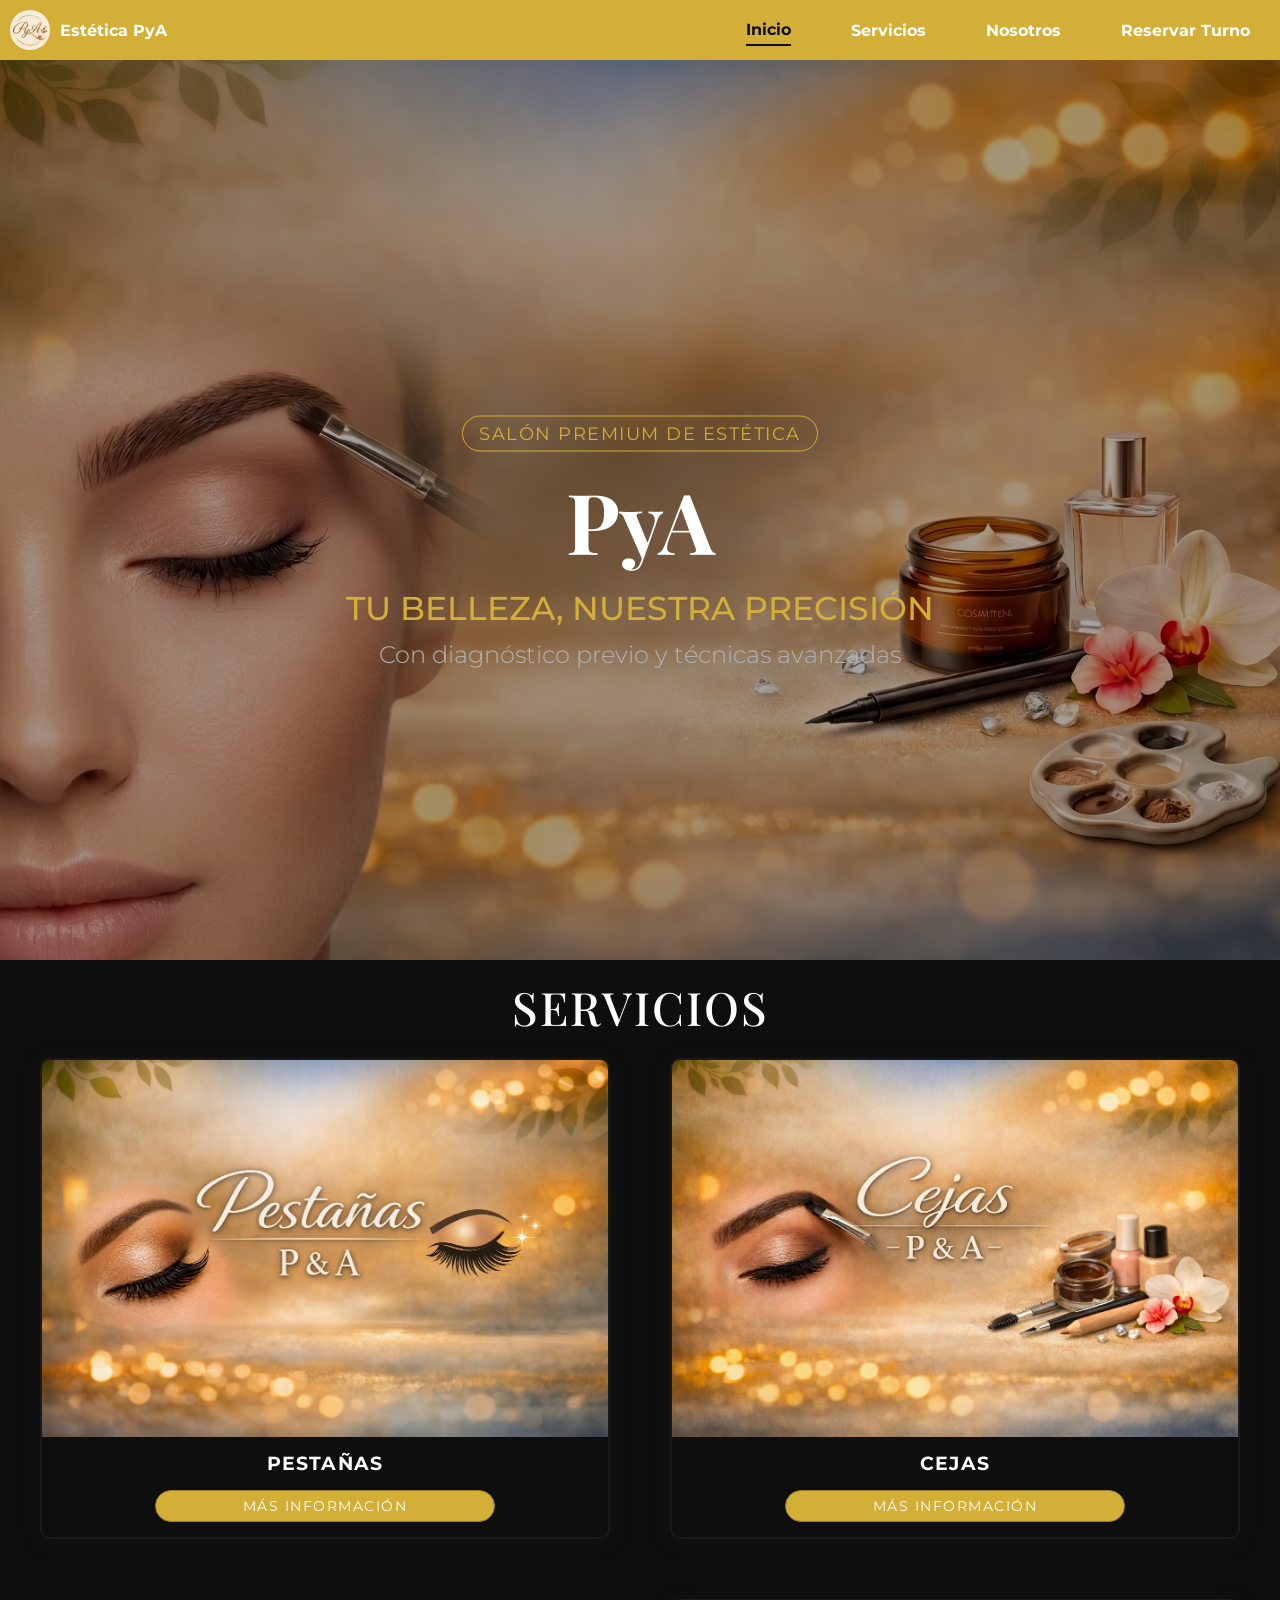
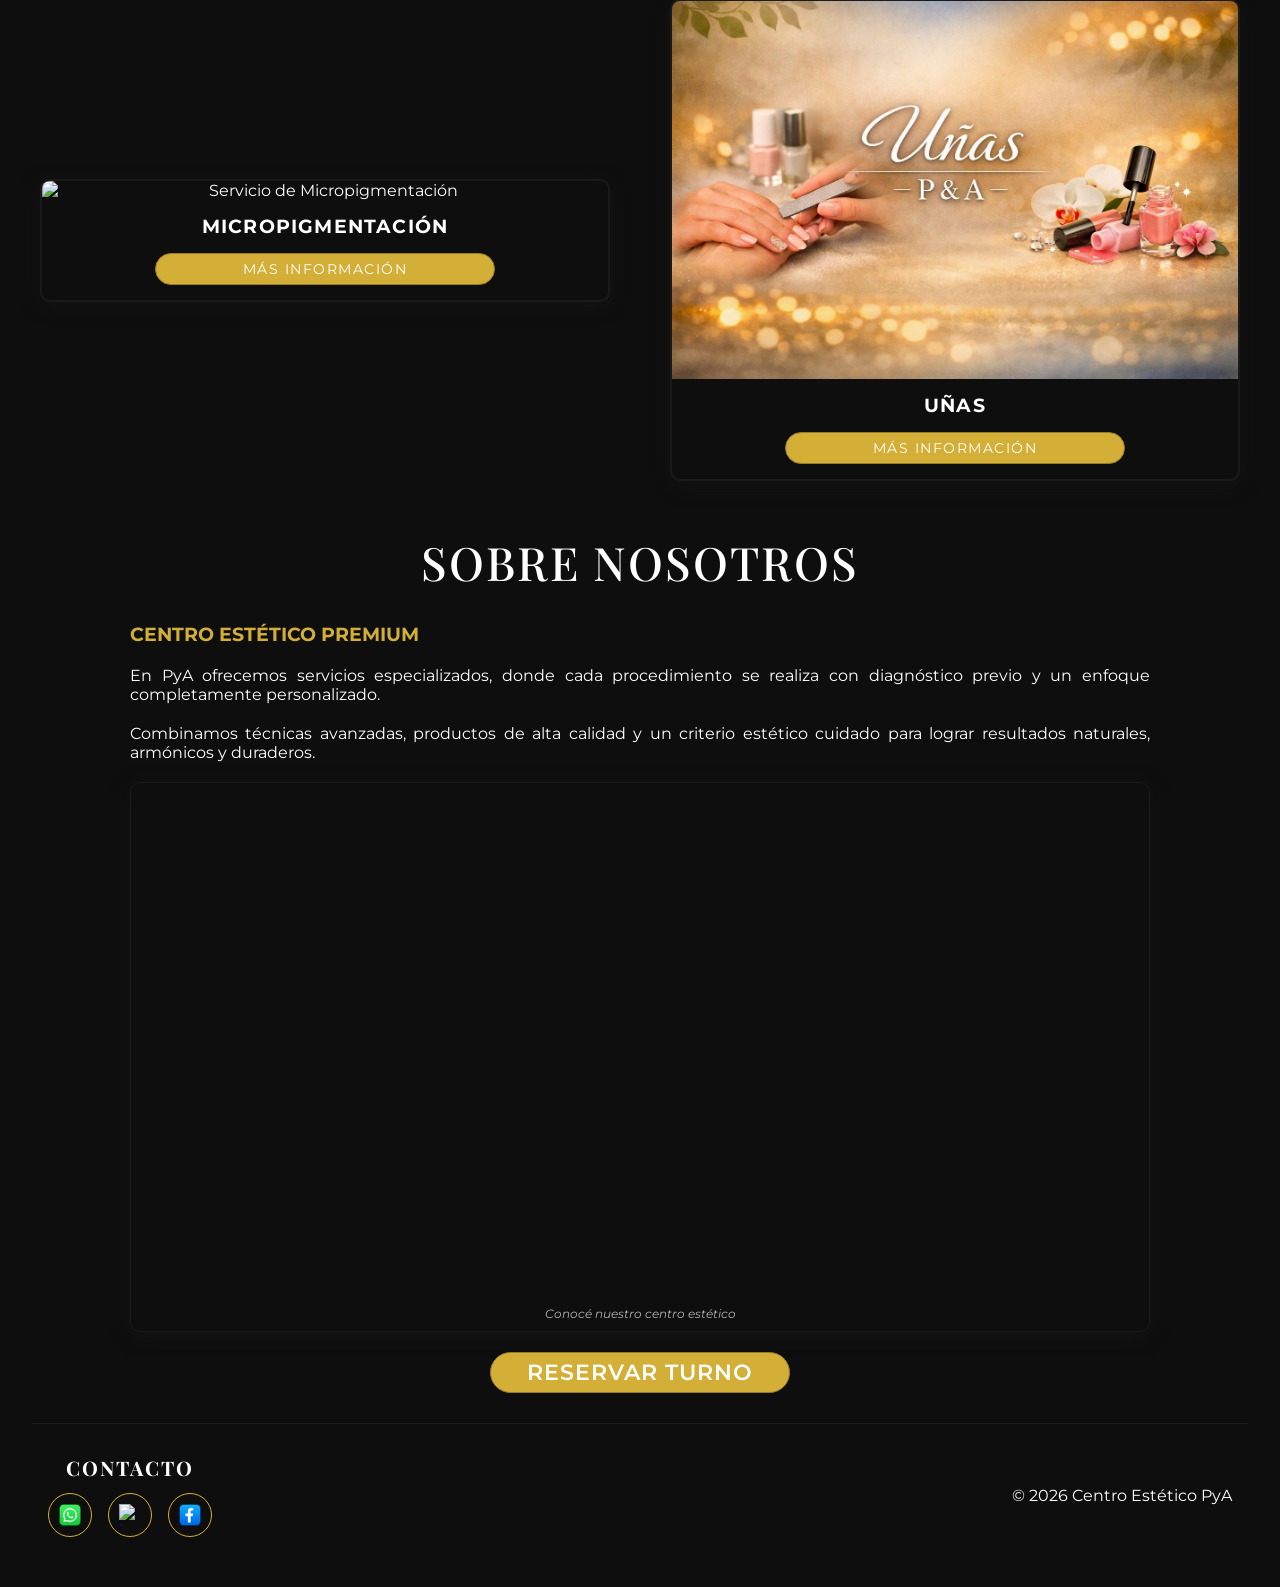
==== index.html @ 1c0a55c7 "refactor: normalizar nombres de imágenes y recursos" ====
<!DOCTYPE html>
<html lang="es">
<head>
    <meta charset="UTF-8">
    <meta name="viewport" content="width=device-width, initial-scale=1.0">
    <title>Estética PyA</title>

    <!-- Fuentes -->
    <link rel="preconnect" href="https://fonts.googleapis.com">
    <link rel="preconnect" href="https://fonts.gstatic.com" crossorigin>
    <link href="https://fonts.googleapis.com/css2?family=Montserrat:ital,wght@0,100..900;1,100..900&family=Playfair+Display:ital,wght@0,400..900;1,400..900&display=swap" rel="stylesheet">

    <!-- Link a CSS -->
    <link rel="stylesheet" href="css/styles.css">

</head>
<body>
    <header>
        <nav class="contenedor-header">
            <a href="index.html" class="logo-header">
                <img src="assets/img/logo_pya.png" alt="Logo de PyA" class="logo">
                <p>Estética PyA</p>
            </a>
            <ul class="vinculos-header">
                <li><a href="./index.html" class="activo">Inicio</a></li>
                <li><a href="./index.html#servicios">Servicios</a></li>
                <li><a href="./index.html#nosotros">Nosotros</a></li>
                <li><a href="./reserva.html">Reservar Turno</a></li>
            </ul>
        </nav>
    </header>

    <main>
        <section id="inicio" class="contenedor-inicio">
            <div class="texto-inicio">
                <span class="item-premium">Salón premium de estética</span>
                <h2>PyA</h2>
                <h3>Tu belleza, nuestra precisión</h3>
                <h4>Con diagnóstico previo y técnicas avanzadas</h4>
            </div>
            
            <div class="banner-inicio">
                <img src="./assets/img/inicio_sin_texto.png" alt="Banner de inicio de PyA">
            </div>

        </section>


        <section id="servicios" class="servicios-inicio">

            <h2>Servicios</h2>
            
            <div class="contenedor-cards">
                <article class="card-servicio">
                    <img src="assets/img/pestanas.png" alt="Servicio de pestañas">
                    <h3>Pestañas</h3>
                    <!-- <p>Descripcion corta de servicio</p> -->
                    <a href="pestanas.html" class="btn-servicio">Más información</a>
                </article>
                <article class="card-servicio">
                    <img src="assets/img/Cejas.png" alt="Servicio de Cejas">
                    <h3>Cejas</h3>
                    <!-- <p>Descripcion corta de servicio</p> -->
                    <a href="cejas.html" class="btn-servicio">Más información</a>
                </article>
                <article class="card-servicio">
                    <img src="assets/img/micropigmentacion.png" alt="Servicio de Micropigmentación">
                    <h3>Micropigmentación</h3>
                    <!-- <p>Descripcion corta de servicio</p> -->
                    <a href="micropigmentacion.html" class="btn-servicio">Más información</a>
                </article>
                <article class="card-servicio">
                    <img src="assets/img/unas.png" alt="Servicio de Uñas">
                    <h3>Uñas</h3>
                    <!-- <p>Descripcion corta de servicio</p> -->
                    <a href="unas.html" class="btn-servicio">Más información</a>
                </article>
            </div>
        </section>

        <section id="nosotros" class="nosotros-inicio">
            <h2>Sobre Nosotros</h2>
            <article class="contenedor-nosotros">
                
                <div class="nosotros-texto">
                    <h3>Centro estético premium</h3>
                    <p>En PyA ofrecemos servicios especializados, donde cada procedimiento se realiza con diagnóstico previo y un enfoque completamente personalizado.</p>
                    <p>Combinamos técnicas avanzadas, productos de alta calidad y un criterio estético cuidado para lograr resultados naturales, armónicos y duraderos.</p>
                </div>

                <figure>
                    <video autoplay loop muted playsinline>
                        <source src="./assets/videos/centro_estetico.mp4" type="video/mp4">
                        Tu navegador no soporta la reproducción de video.
                    </video>
                    <figcaption>Conocé nuestro centro estético</figcaption>
                </figure>

                <a href="reserva.html" class="btn-reserva">Reservar Turno</a>
            </article>
        </section>

    </main>

    <footer>
        <section id="contacto" class="footer-contacto">
            <h2>Contacto</h2>
            <ul class="redes">
                <li><a href="https://wa.me/5493515567914" target="_blank" aria-label="WhatsApp"><img src="assets/img/whatsapp.png" alt="WhatsApp"></a></li>

                <li><a href="https://www.instagram.com/" target="_blank" aria-label="Instagram"><img src="assets/img/instagram.png" alt="Instagram"></a></li>

                <li><a href="https://www.facebook.com/?locale=es_LA" target="_blank" aria-label="Facebook"><img src="assets/img/facebook.png" alt="Facebook"></a></li>
            </ul>
        </section>
        <p>© 2026 Centro Estético PyA</p>
    </footer>
</body>
</html>
---- css/styles.css ----
:root{
    /* Colores */
    --bg-oscuro: #0e0e0e;
    --bg-tarjeta: #1a1a1a;
    --dorado: #d4af37;
    --dorado-hover: #e6ca65;
    --texto-blanco: #ffffff;
    --texto-gris: #b3b3b3;

    /* Tipografías */
    --fuente-titulo: 'Playfair Display', serif;
    --fuente-cuerpo: 'Montserrat', sans-serif;
}

/* Reset */
*{
    box-sizing: border-box;
    margin: 0;
    padding: 0;
}

body{
    font-family: var(--fuente-cuerpo);
    background-color: var(--bg-oscuro);
    color: var(--texto-blanco);
}

.contenedor-header{
    display: flex;
    flex-direction: column;
    align-items: flex-start;
    background-color: var(--dorado);
    font-weight: 700;
}

.logo-header{
    display: flex;
    margin: 0 auto;
    width: 90%;
    align-items: center;
    justify-content: flex-start;
    gap: 10px;
    text-decoration: none;
    color: var(--texto-blanco);
    border-bottom: 1px solid var(--texto-blanco);
}

.logo{
    width: 40px;
    height: 40px;
    object-fit: cover;
    border-radius: 50%;
    display: block;
    margin: 10px 0px 10px 10px;
}

.vinculos-header{
    width: 100%;
    list-style: none;
    display: flex;
    flex-direction: column;
}

.vinculos-header li{
    text-align: center;
}
.vinculos-header a:hover{
    color: var(--bg-oscuro);
}

.vinculos-header a{
    text-decoration: none;
    color: var(--texto-blanco);
    display: block;
    transition: color 0.3s ease;
    padding: 5px 0;
}

.vinculos-header a.activo {
    color: var(--bg-oscuro);
}

.contenedor-inicio {
    display: flex;
    flex-direction: column;
    align-items: center;
}

.texto-inicio {
    display: flex;
    flex-direction: column;
    text-align: center;
    align-items: center;
    gap: 12px;
    width: 85%;
    margin: 24px 0px;
}

.item-premium {
    border: 1px solid var(--dorado);
    color: var(--dorado);
    font-size: 10px;
    padding: 6px 16px;
    border-radius: 50px;
    letter-spacing: 1.5px;
    text-transform: uppercase;
}

.texto-inicio h2 {
    font-family: var(--fuente-titulo);
    font-size: 36px;
}

.texto-inicio h3 {
    width: 80%;
    color: var(--dorado);
    font-size: 18px;
    font-weight: 500;
    text-transform: uppercase;
}

.texto-inicio h4 {
    color: var(--texto-gris);
    font-size: 14px;
    font-weight: 300;
}

.banner-inicio{
    text-align: center;
}

.banner-inicio img {
    width: 90%;
    border-radius: 10px;
    margin-bottom: 12px;
}

.servicios-inicio h2{
    font-family: var(--fuente-titulo);
    color: var(--texto-blanco);
    font-weight: 500;
    font-size: 28px;
    text-transform: uppercase;
    letter-spacing: 2px;
    text-align: center;
    margin-bottom: 20px;
}

.contenedor-cards{
    display: flex;
    flex-direction: column;
    width: 100%;
    align-items: center;
    text-align: center;
    gap: 25px;
}

.card-servicio{
    border: 2px solid var(--bg-tarjeta);
    border-radius: 10px;
    width: 80%;
    display: flex;
    flex-direction: column;
    gap: 15px;
    overflow: hidden;
    align-items: center;
    box-shadow: 0 4px 20px rgba(31, 31, 31, 0.4);
}

.card-servicio img{
    width: 100%;
    display: block;
}

.btn-servicio {
    width: 60%;
    background-color: var(--dorado);
    border: 1px solid #967c26;
    color: var(--texto-blanco);
    font-size: 14px;
    padding: 6px 16px;
    border-radius: 50px;
    letter-spacing: 1.5px;
    text-transform: uppercase;
    margin-bottom: 15px;
    text-decoration: none;
    display: block;
    transition: background-color 0.3s ease;
}

.btn-servicio:hover {
    background-color: var(--dorado-hover);
    cursor: pointer;
    
}

.card-servicio h3{
    letter-spacing: 1.2px;
    text-transform: uppercase;
}

.nosotros-inicio{
    margin-top: 50px;
}

.nosotros-inicio h2{
    font-family: var(--fuente-titulo);
    color: var(--texto-blanco);
    font-weight: 500;
    font-size: 28px;
    text-transform: uppercase;
    letter-spacing: 2px;
    text-align: center;
    margin-bottom: 20px;
}

.contenedor-nosotros{
    margin-top: 30px;
    display: flex;
    flex-direction: column;
    gap: 20px;
}

.nosotros-texto{
    display: flex;
    flex-direction: column;
    gap: 20px;
    width: 85%;
    margin: 0 auto;
    text-align: justify;
}

.nosotros-texto h3{
    text-transform: uppercase;
    color: var(--dorado);
}

.contenedor-nosotros figure {
    width: 85%;
    margin: 0 auto;
    border-radius: 10px;
    overflow: hidden;
    border: 1px solid var(--bg-tarjeta);
    box-shadow: 0 4px 20px rgba(31, 31, 31, 0.4);
}

.contenedor-nosotros figure video {
    width: 100%;
}

.contenedor-nosotros figcaption {
    width: 100%;
    padding: 10px 0px;
    font-size: 12px;
    color: var(--texto-gris);
    text-align: center;
    font-style: italic;
}

.btn-reserva {
    width: 60%;
    background-color: var(--dorado);
    border: 1px solid #967c26;
    color: var(--texto-blanco);
    font-size: 14px;
    font-weight: 600;
    padding: 6px 16px;
    border-radius: 50px;
    letter-spacing: 1px;
    text-transform: uppercase;
    margin-bottom: 15px;
    text-decoration: none;
    margin: 0 auto;
    text-align: center;
    display: block;
    transition: background-color 0.3s ease;
}

.btn-reserva:hover {
    background-color: var(--dorado-hover);
    cursor: pointer;
}

footer {
    display: flex;
    justify-content: space-between;
    align-items: center;
    gap: 20px;
    width: 95%;
    border-top: 1px solid var(--bg-tarjeta);
    padding: 30px 16px;
    margin: 20px auto;
}

.footer-contacto {
    display: flex;
    flex-direction: column;
    align-items: center;
    gap: 12px;
}

.footer-contacto h2 {
    font-family: var(--fuente-titulo);
    color: var(--texto-blanco);
    font-size: 20px;
    text-transform: uppercase;
    letter-spacing: 2px;
}

.redes {
    list-style: none;
    display: flex;
    gap: 16px;
}

.redes a {
    display: flex;
    justify-content: center;
    align-items: center;
    width: 44px;
    height: 44px;
    border: 1px solid var(--dorado);
    border-radius: 50%;
}

.redes img {
    width: 22px;
    height: 22px;
    object-fit: cover;
}

html{
    scroll-behavior: smooth;
}

@media (min-width: 768px) {
    .contenedor-header {
        flex-direction: row;
        justify-content: space-between;
        align-items: stretch;
    }

    .logo-header {
        width: auto;
        border-bottom: none;
        margin: 0;
    }

    .vinculos-header {
        width: auto;
        flex-direction: row;
    }

    .vinculos-header li {
        display: flex;
        align-items: center;
        padding: 0px 30px;
    }

    .contenedor-inicio {
        position: relative;
    }

    .banner-inicio {
        width: 100%;
    }

    .banner-inicio img {
        width: 100%;
        height: 100vh;
        object-fit: cover;
        border-radius: 0;
        filter: brightness(0.65);
    }

    .texto-inicio {
        position: absolute;
        top: 50%;
        left: 50%;
        transform: translate(-50%, -50%);
        z-index: 2;
    }

    .item-premium{
        font-size: 18px;
    }

    .texto-inicio h2 {
        font-size: 84px;
    }

    .texto-inicio h3 {
        font-size: 33px;
    }

    .texto-inicio h4 {
        font-size: 24px;
    }

    .servicios-inicio h2{
        font-size: 46px;
    }

    .contenedor-cards {
        display: grid;
        grid-template-columns: repeat(2, 1fr);
        max-width: 1200px;
        margin: 0 auto;
        gap: 60px;
    }

    .card-servicio {
        width: 100%;
    }

    .nosotros-inicio h2{
        font-size: 46px;
    }

    .contenedor-nosotros {
        max-width: 1200px;
        margin: 30px auto;
    }

    .btn-reserva {
        max-width: 300px;
        font-size: 22px;
    }

    .vinculos-header a.activo{
        color: var(--bg-oscuro);
        border-bottom: 2px solid var(--bg-oscuro);
    }
}
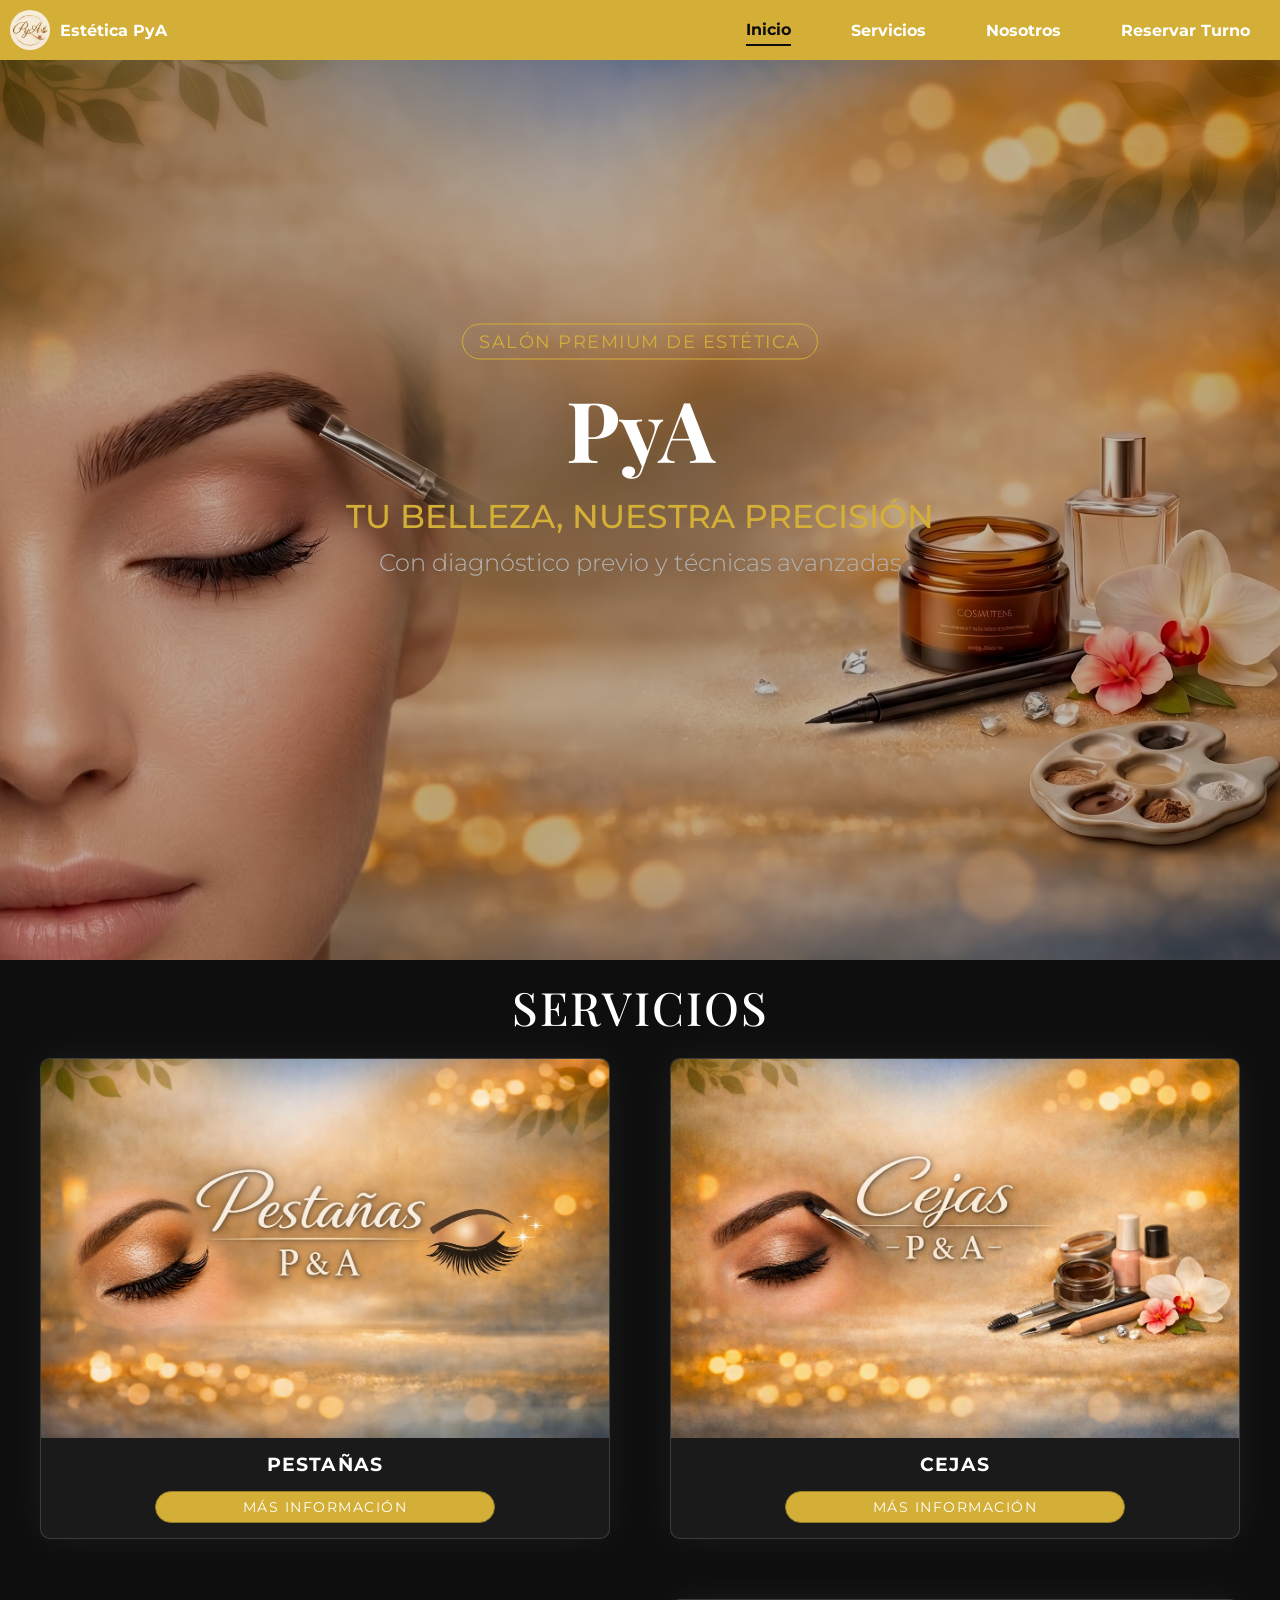
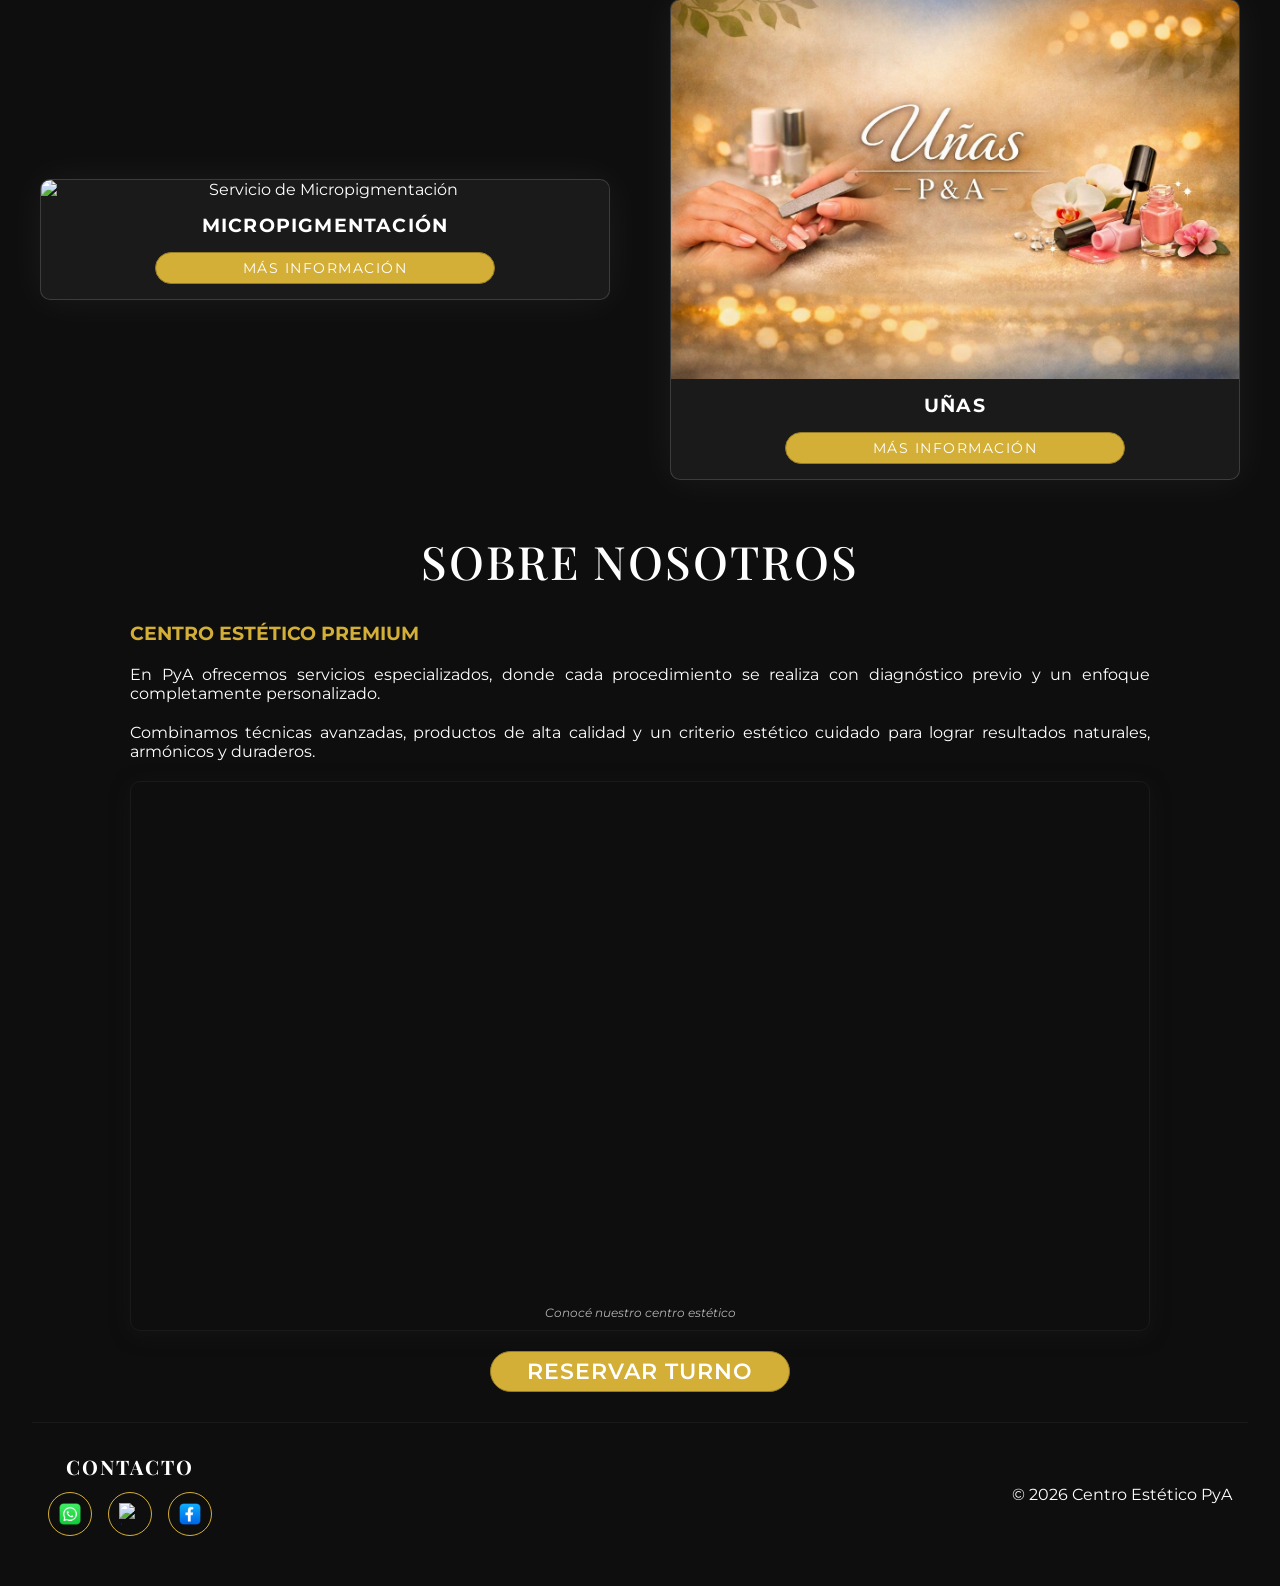
==== commit 6a8b0118: "style: agrega efectos hover en cards y form" ====
--- a/index.html
+++ b/index.html
@@ -54,25 +54,21 @@
                 <article class="card-servicio">
                     <img src="assets/img/pestanas.png" alt="Servicio de pestañas">
                     <h3>Pestañas</h3>
-                    <!-- <p>Descripcion corta de servicio</p> -->
                     <a href="pestanas.html" class="btn-servicio">Más información</a>
                 </article>
                 <article class="card-servicio">
                     <img src="assets/img/Cejas.png" alt="Servicio de Cejas">
                     <h3>Cejas</h3>
-                    <!-- <p>Descripcion corta de servicio</p> -->
                     <a href="cejas.html" class="btn-servicio">Más información</a>
                 </article>
                 <article class="card-servicio">
                     <img src="assets/img/micropigmentacion.png" alt="Servicio de Micropigmentación">
                     <h3>Micropigmentación</h3>
-                    <!-- <p>Descripcion corta de servicio</p> -->
                     <a href="micropigmentacion.html" class="btn-servicio">Más información</a>
                 </article>
                 <article class="card-servicio">
                     <img src="assets/img/unas.png" alt="Servicio de Uñas">
                     <h3>Uñas</h3>
-                    <!-- <p>Descripcion corta de servicio</p> -->
                     <a href="unas.html" class="btn-servicio">Más información</a>
                 </article>
             </div>
--- a/css/styles.css
+++ b/css/styles.css
@@ -156,7 +156,6 @@
 }
 
 .card-servicio{
-    border: 2px solid var(--bg-tarjeta);
     border-radius: 10px;
     width: 80%;
     display: flex;
@@ -164,7 +163,9 @@
     gap: 15px;
     overflow: hidden;
     align-items: center;
-    box-shadow: 0 4px 20px rgba(31, 31, 31, 0.4);
+    border: 1px solid rgba(255, 255, 255, 0.15); 
+    box-shadow: 0 0 40px rgba(255, 255, 255, 0.06);
+    background-color: var(--bg-tarjeta);
 }
 
 .card-servicio img{
@@ -370,15 +371,16 @@
         height: 100vh;
         object-fit: cover;
         border-radius: 0;
-        filter: brightness(0.65);
+        filter: brightness(0.75);
     }
 
     .texto-inicio {
         position: absolute;
-        top: 50%;
+        top: 40%;
         left: 50%;
         transform: translate(-50%, -50%);
         z-index: 2;
+        animation: fadein 0.8s ease-out forwards;
     }
 
     .item-premium{
@@ -411,6 +413,13 @@
 
     .card-servicio {
         width: 100%;
+        transition: all 0.3s ease;
+    }
+
+    .card-servicio:hover{
+        border-color: rgba(218, 165, 32, 0.4); 
+        box-shadow: 0 0 40px rgba(218, 165, 32, 0.15); 
+        transform: translateY(-2px); 
     }
 
     .nosotros-inicio h2{
@@ -433,4 +442,13 @@
     }
 }
 
-
+@keyframes fadein {
+    from {
+        opacity: 0;
+        transform: translate(-50%, calc(-50% + 30px));
+    }
+    to {
+        opacity: 1;
+        transform: translate(-50%, -50%);
+    }
+}
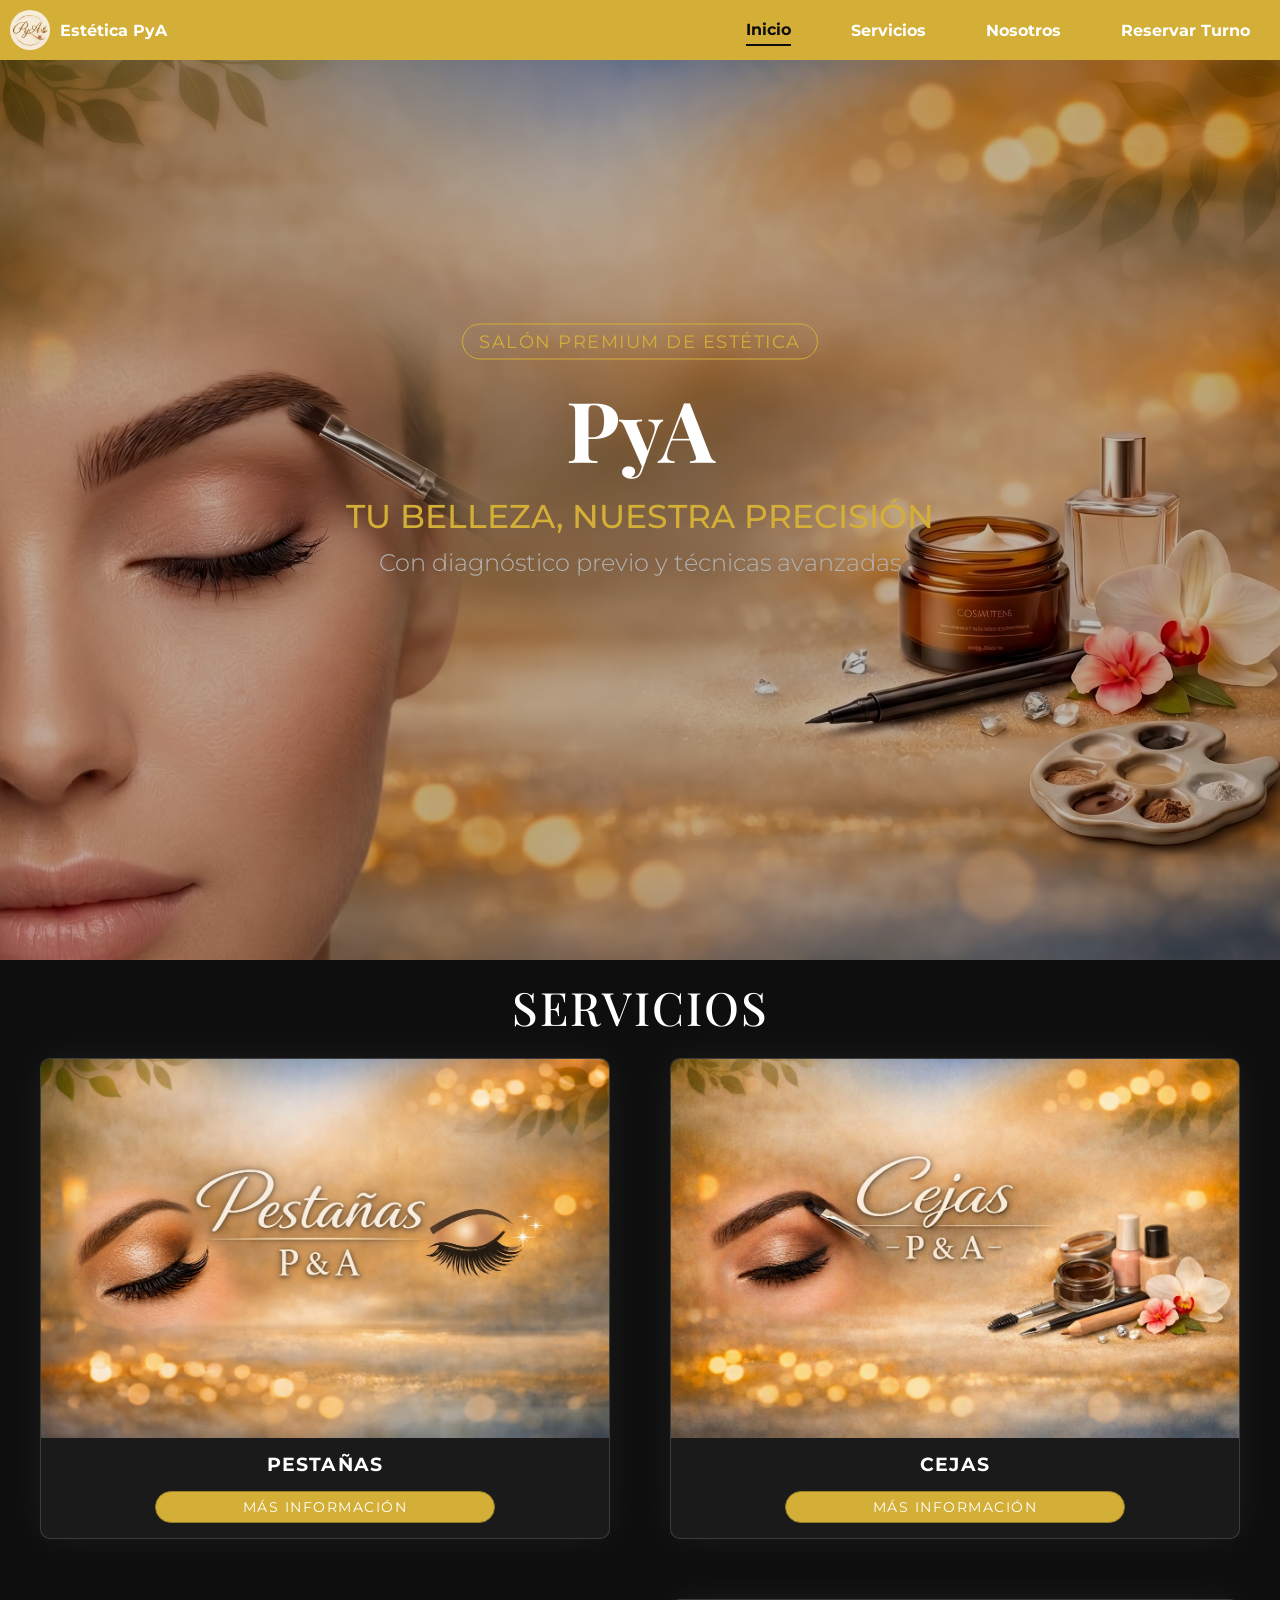
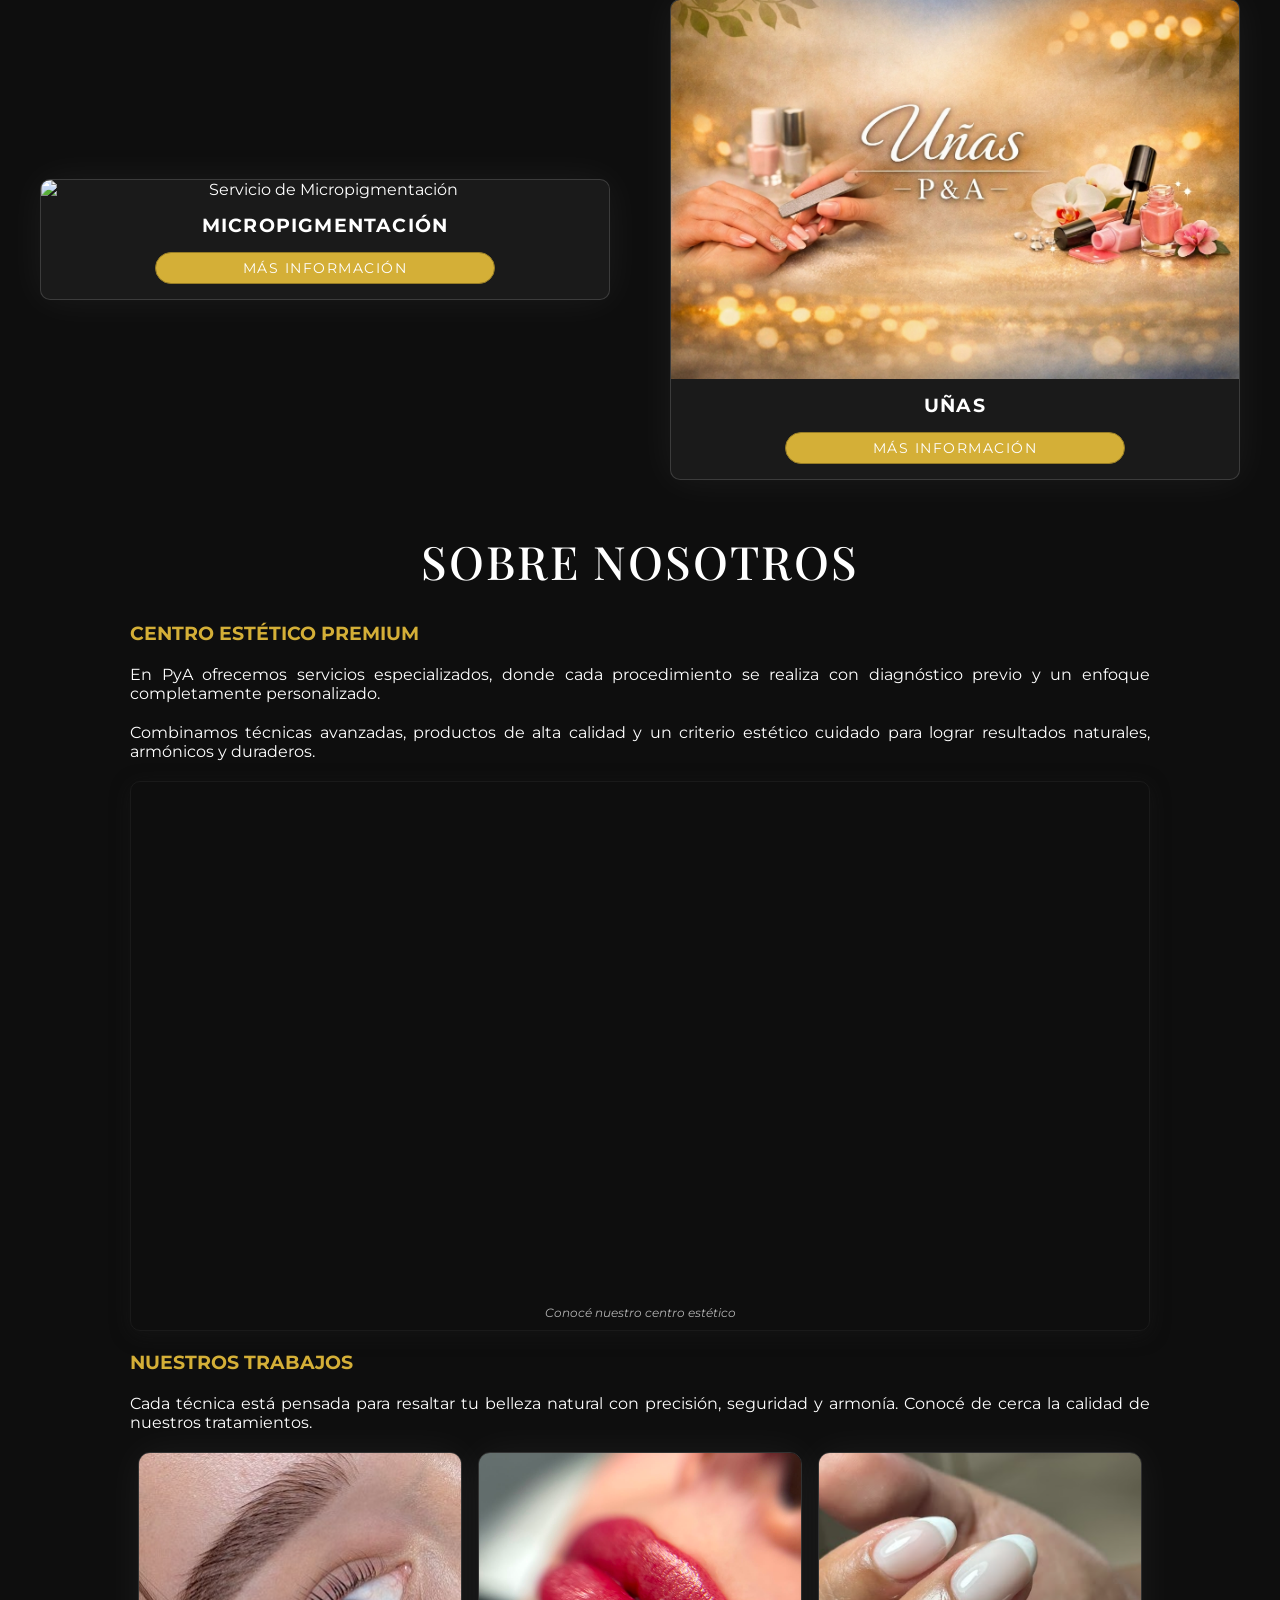
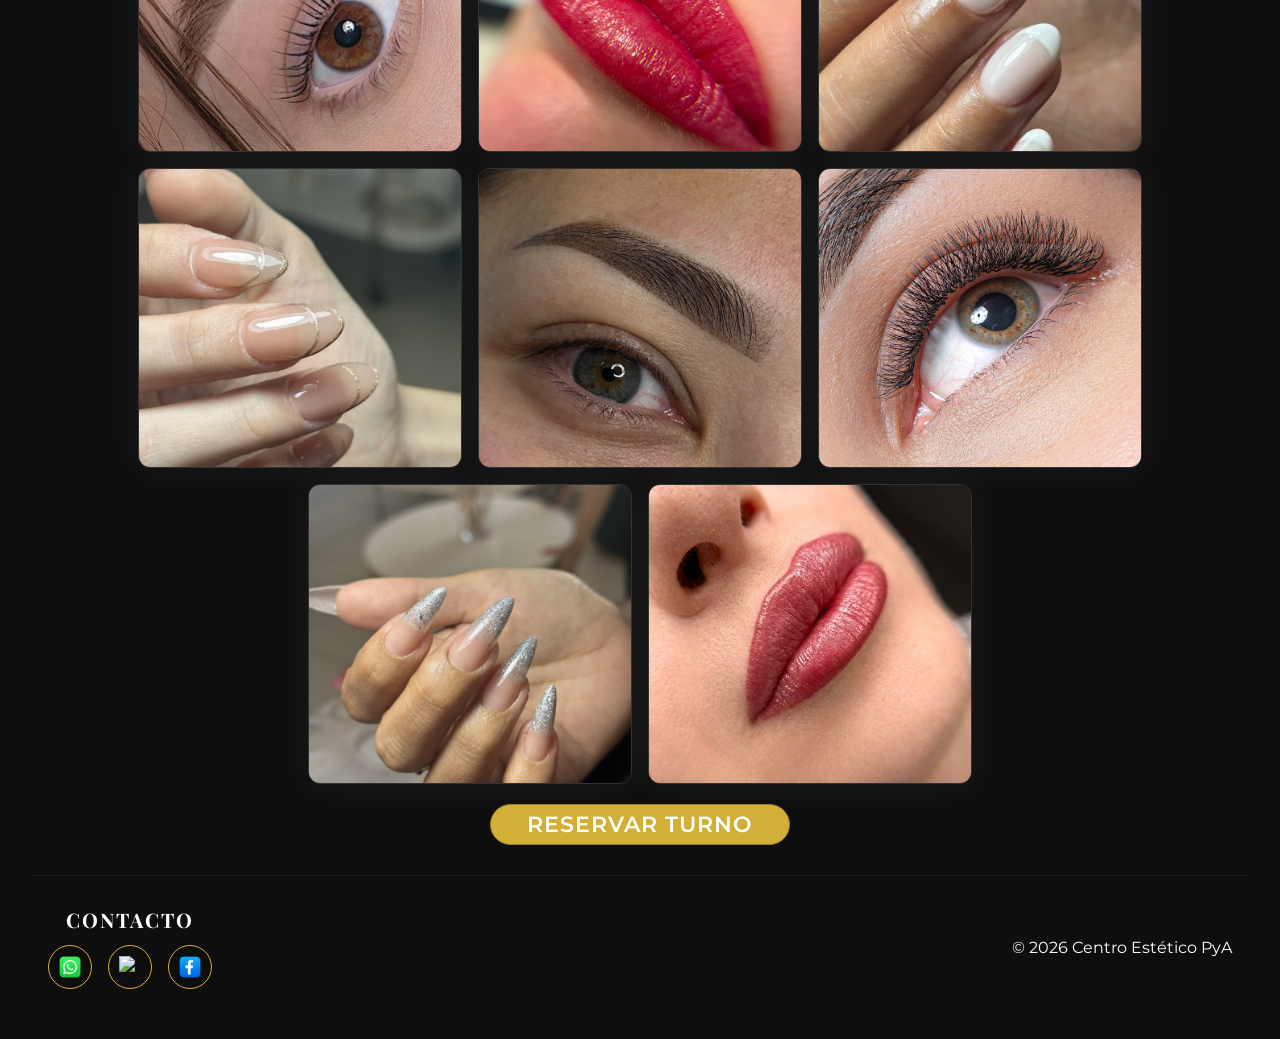
==== commit 690a7d08: "feat: Agregar galeria de imagenes" ====
--- a/index.html
+++ b/index.html
@@ -92,6 +92,38 @@
                     <figcaption>Conocé nuestro centro estético</figcaption>
                 </figure>
 
+                <div class="nosotros-texto">
+                    <h3>Nuestros trabajos</h3>
+                    <p>Cada técnica está pensada para resaltar tu belleza natural con precisión, seguridad y armonía. Conocé de cerca la calidad de nuestros tratamientos.</p>
+                </div>
+
+                <div class="galeria-grid">
+                    <article class="trabajo-item">
+                        <img src="assets/img/lifting_y_tinte_nutritivo_de_pestanas.png" alt="Resultado de servicio"">
+                    </article>
+                    <article class="trabajo-item">
+                        <img src="assets/img/micropigmentacion_labios.png" alt="Resultado de servicio">
+                    </article>
+                    <article class="trabajo-item">
+                        <img src="assets/img/esmaltado_semipermanente.png" alt="Resultado de servicio">
+                    </article>
+                    <article class="trabajo-item">
+                        <img src="assets/img/kapping_de_unas.png" alt="Resultado de servicio">
+                    </article>
+                    <article class="trabajo-item">
+                        <img src="assets/img/micropigmentacion_cejas.png" alt="Resultado de servicio">
+                    </article>
+                    <article class="trabajo-item">
+                        <img src="assets/img/pestanas_tecnologicas_4d_w.png" alt="Resultado de servicio">
+                    </article>
+                    <article class="trabajo-item">
+                        <img src="assets/img/unas_soft_gel.png" alt="Resultado de servicio">
+                    </article>
+                    <article class="trabajo-item">
+                        <img src="assets/img/micropigmentacion_labios_neutralizacion_de_labios.png" alt="Resultado de servicio">
+                    </article>
+                </div>
+
                 <a href="reserva.html" class="btn-reserva">Reservar Turno</a>
             </article>
         </section>
--- a/css/styles.css
+++ b/css/styles.css
@@ -192,7 +192,6 @@
 .btn-servicio:hover {
     background-color: var(--dorado-hover);
     cursor: pointer;
-    
 }
 
 .card-servicio h3{
@@ -258,6 +257,31 @@
     font-style: italic;
 }
 
+.galeria-grid {
+    display: flex;
+    flex-wrap: wrap;
+    justify-content: center;
+    gap: 8px;
+    width: 85%;
+    margin: 0 auto;
+}
+
+.trabajo-item {
+    width: 100%;
+    max-width: calc(50% - 16px);;
+    height: 150px;
+    border-radius: 12px;
+    overflow: hidden;
+    border: 1px solid rgba(255, 255, 255, 0.15); 
+    box-shadow: 0 0 40px rgba(255, 255, 255, 0.06);
+}
+
+.trabajo-item img {
+    width: 100%;
+    height: 100%;
+    object-fit: cover;
+}
+
 .btn-reserva {
     width: 60%;
     background-color: var(--dorado);
@@ -440,6 +464,25 @@
         color: var(--bg-oscuro);
         border-bottom: 2px solid var(--bg-oscuro);
     }
+
+    .galeria-grid {
+        gap: 16px;
+    }
+
+    .trabajo-item {
+        width: calc(33.333% - 16px); 
+        max-width: none;
+        height: 300px;
+    }
+
+    .trabajo-item img{
+        transition: all 0.4s ease;
+    }
+
+    .trabajo-item img:hover {
+        transform: scale(1.05);
+    }
+    
 }
 
 @keyframes fadein {
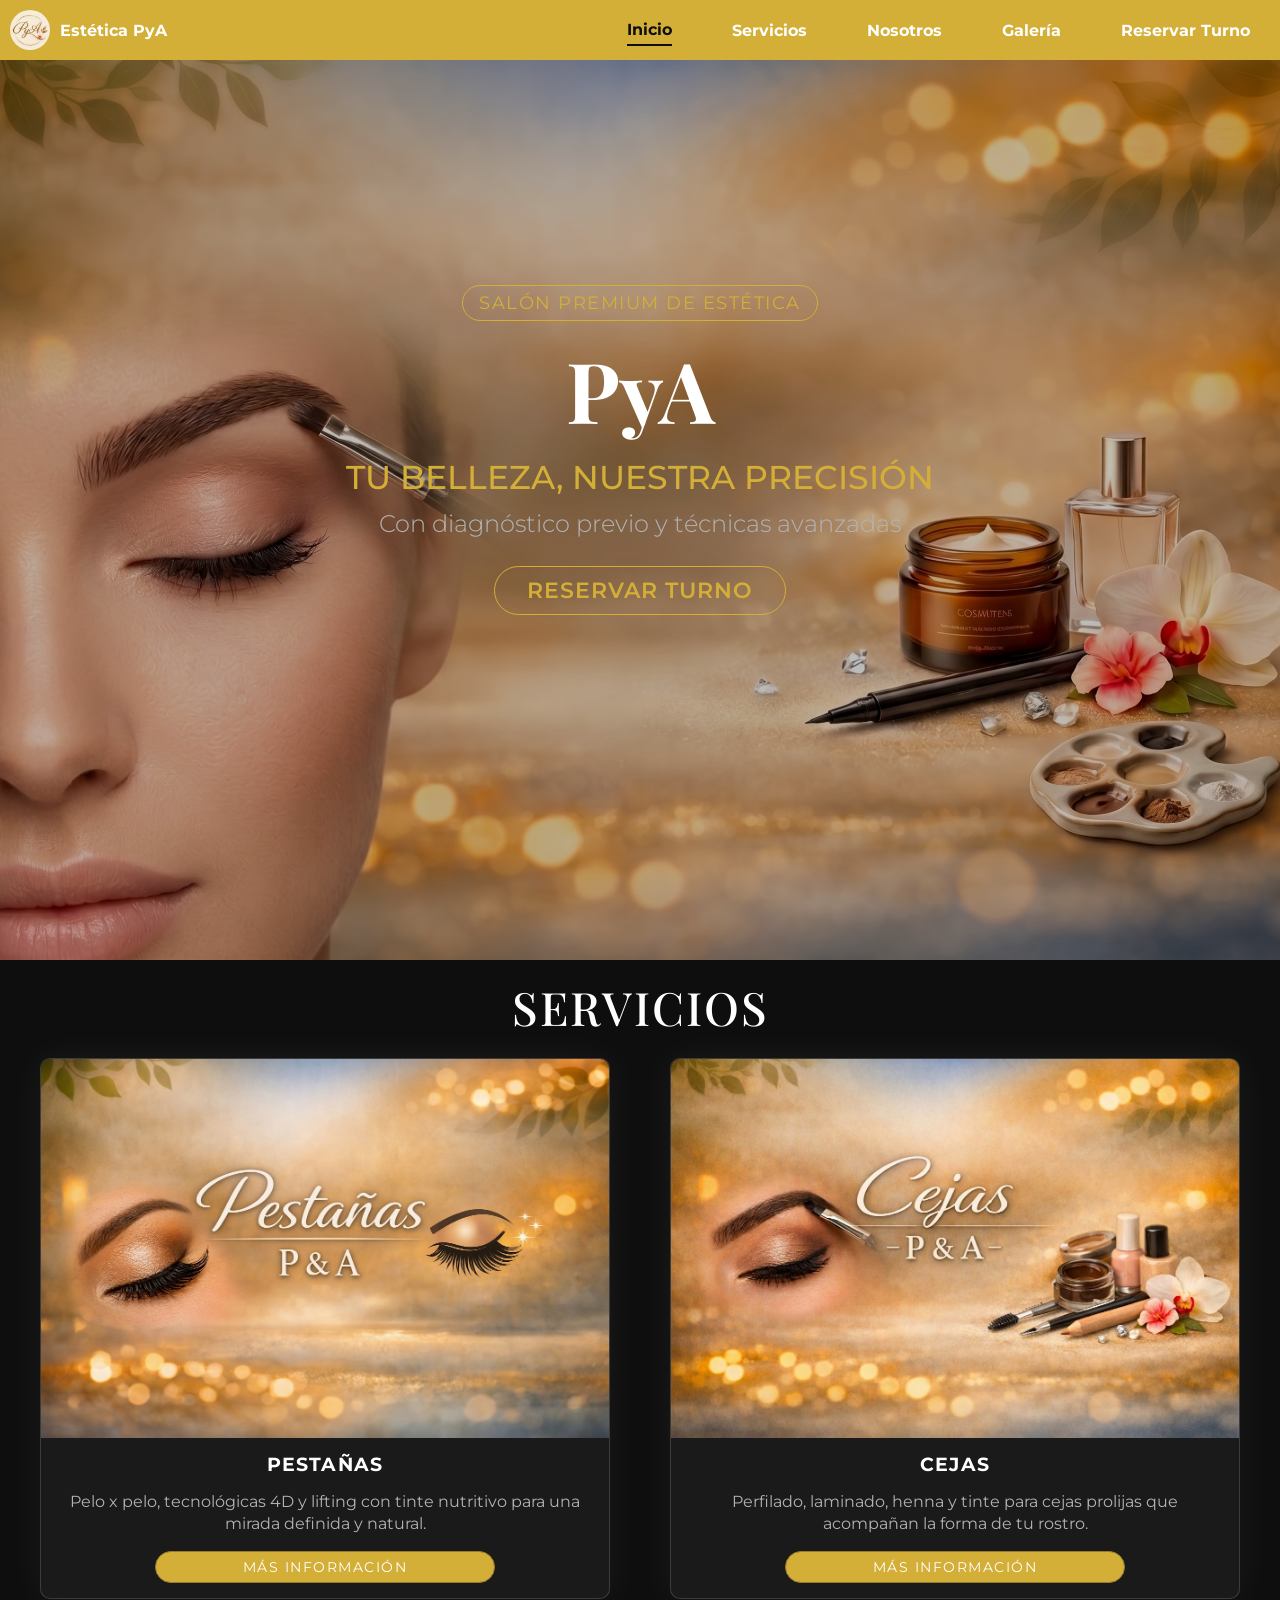
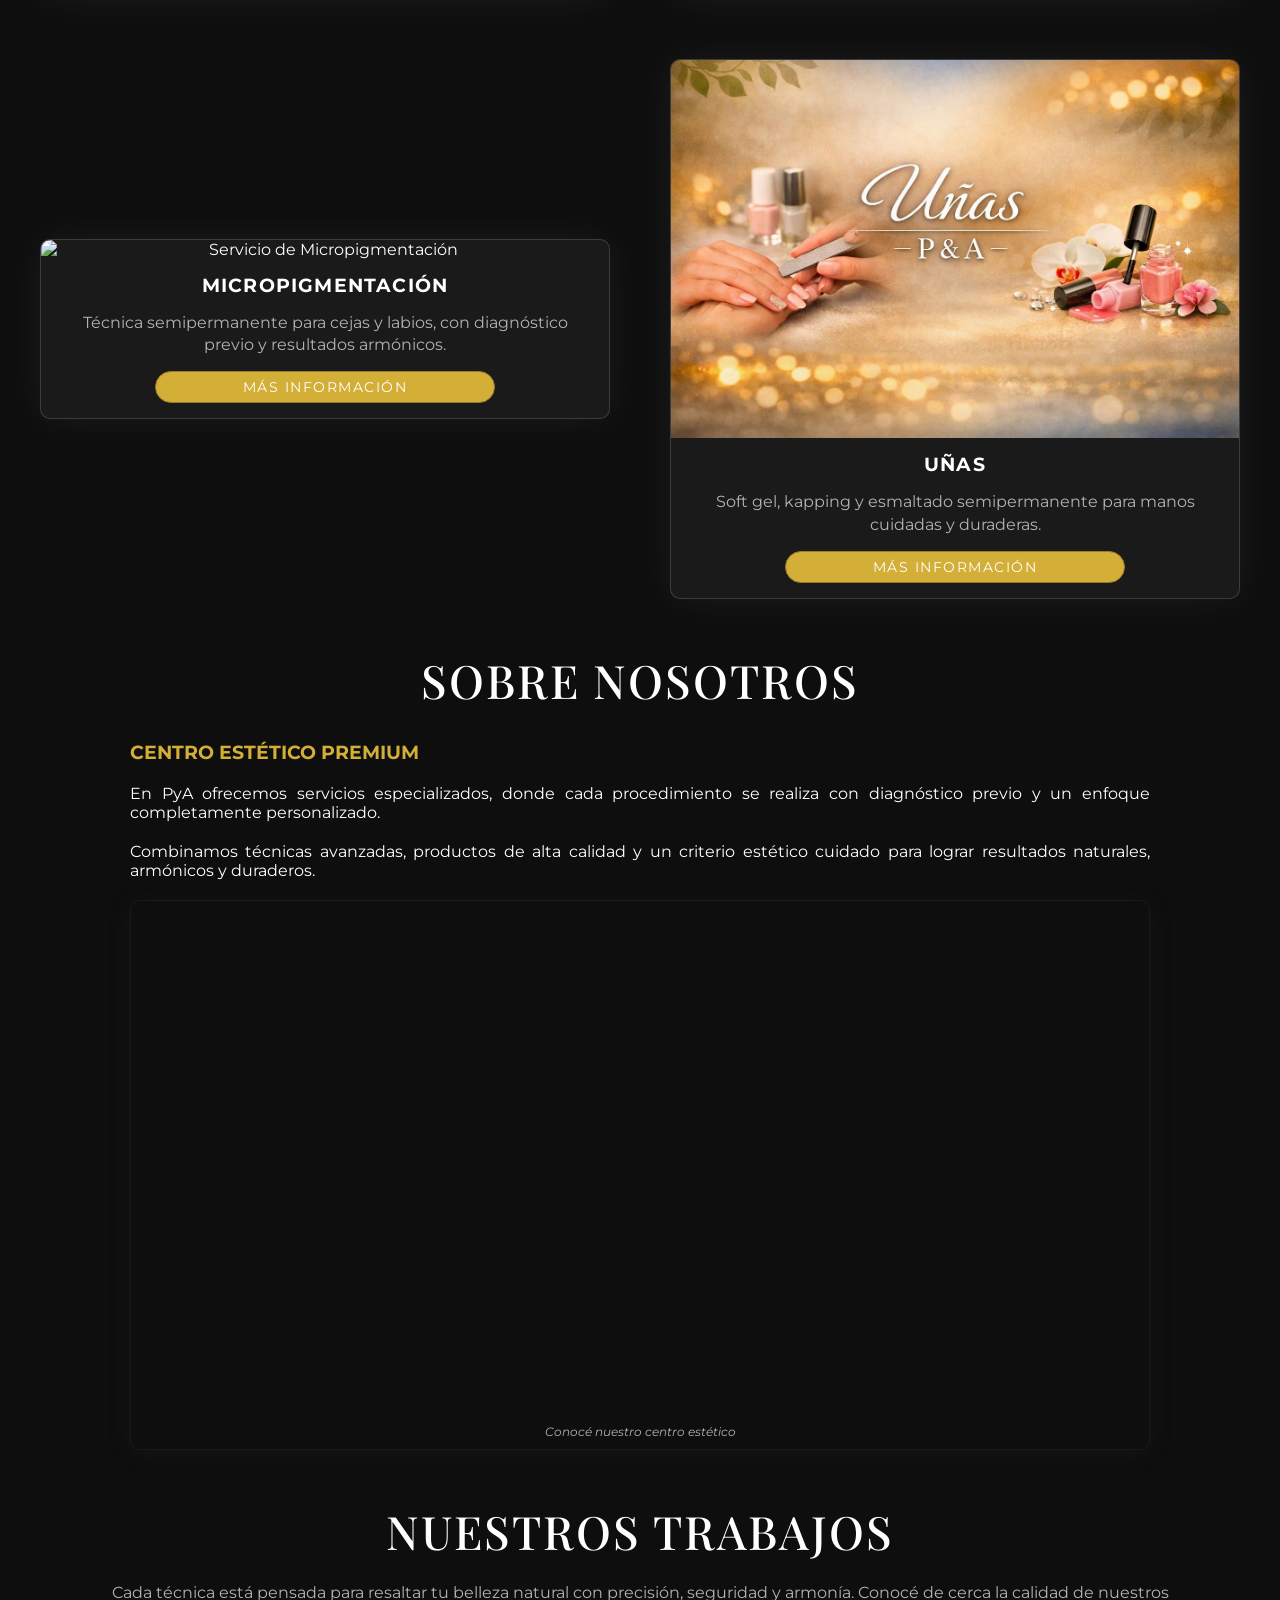
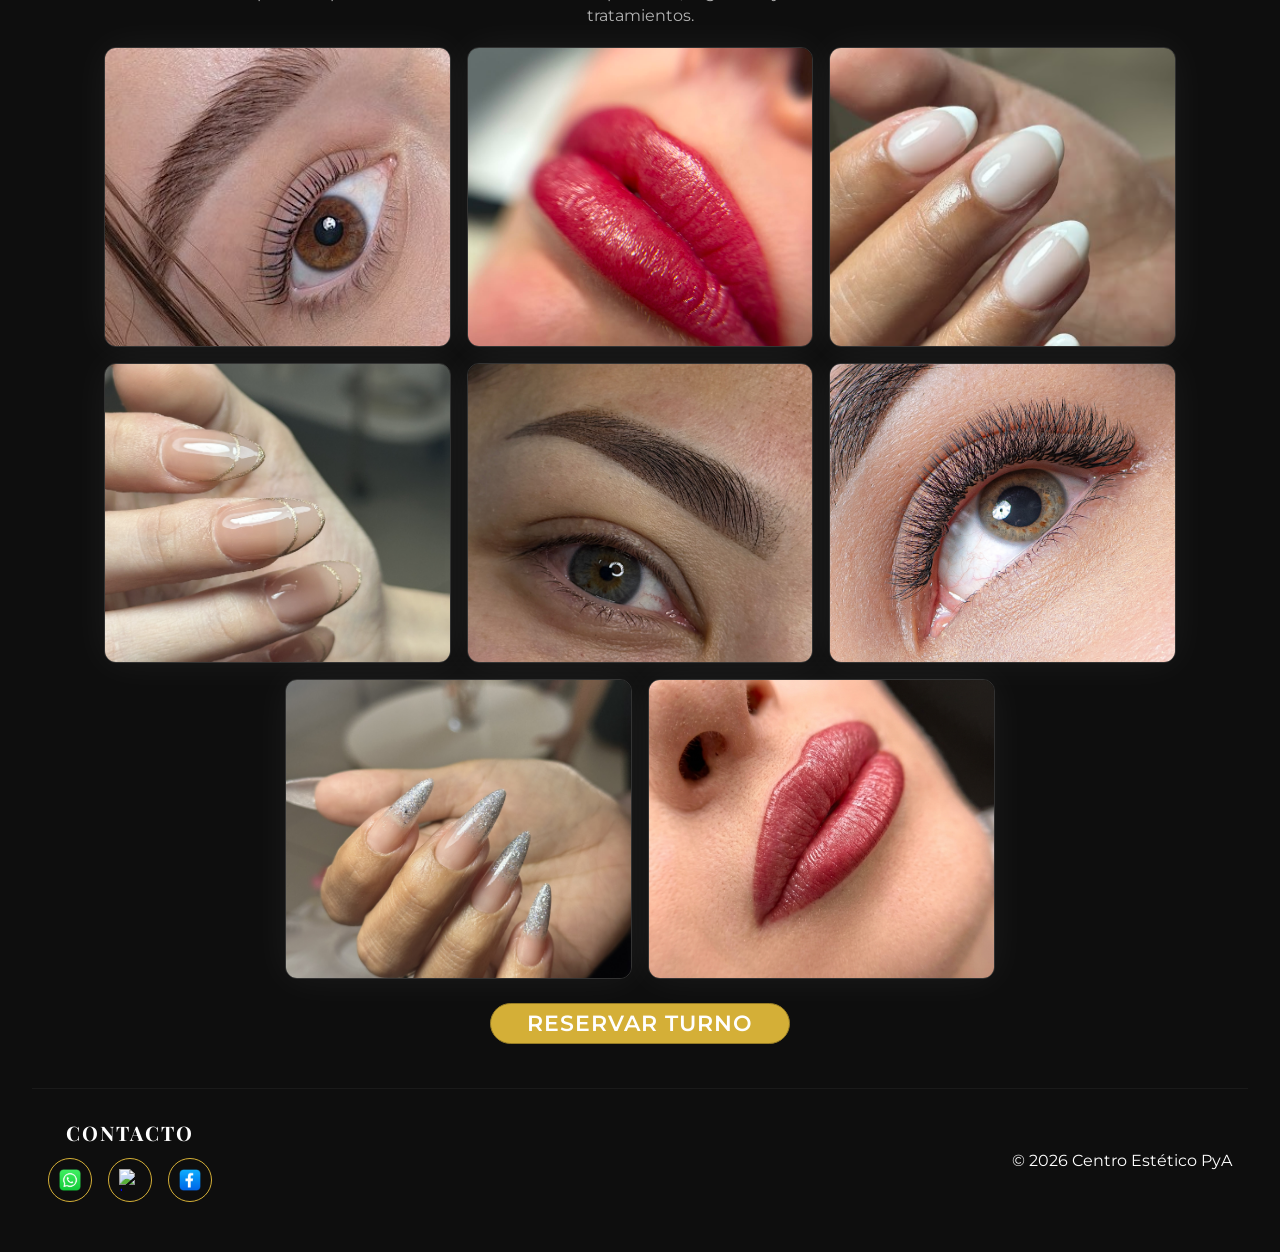
==== commit 0406fc1d: "feat: añadir enlace a galería, descripciones y CTA" ====
--- a/index.html
+++ b/index.html
@@ -25,18 +25,21 @@
                 <li><a href="./index.html" class="activo">Inicio</a></li>
                 <li><a href="./index.html#servicios">Servicios</a></li>
                 <li><a href="./index.html#nosotros">Nosotros</a></li>
+                <li><a href="./index.html#galeria">Galería</a></li>
                 <li><a href="./reserva.html">Reservar Turno</a></li>
             </ul>
         </nav>
     </header>
 
     <main>
+        <!-- 1. HERO: único h1 de la página + llamado a la acción -->
         <section id="inicio" class="contenedor-inicio">
             <div class="texto-inicio">
                 <span class="item-premium">Salón premium de estética</span>
-                <h2>PyA</h2>
-                <h3>Tu belleza, nuestra precisión</h3>
-                <h4>Con diagnóstico previo y técnicas avanzadas</h4>
+                <h1>PyA</h1>
+                <h2>Tu belleza, nuestra precisión</h2>
+                <h3>Con diagnóstico previo y técnicas avanzadas</h3>
+                <a href="reserva.html" class="btn-reserva">Reservar turno</a>
             </div>
             
             <div class="banner-inicio">
@@ -45,7 +48,7 @@
 
         </section>
 
-
+        <!-- 2. CARDS: servicios (imagen, h3, párrafo y botón) -->
         <section id="servicios" class="servicios-inicio">
 
             <h2>Servicios</h2>
@@ -54,26 +57,31 @@
                 <article class="card-servicio">
                     <img src="assets/img/pestanas.png" alt="Servicio de pestañas">
                     <h3>Pestañas</h3>
+                    <p>Pelo x pelo, tecnológicas 4D y lifting con tinte nutritivo para una mirada definida y natural.</p>
                     <a href="pestanas.html" class="btn-servicio">Más información</a>
                 </article>
                 <article class="card-servicio">
                     <img src="assets/img/Cejas.png" alt="Servicio de Cejas">
                     <h3>Cejas</h3>
+                    <p>Perfilado, laminado, henna y tinte para cejas prolijas que acompañan la forma de tu rostro.</p>
                     <a href="cejas.html" class="btn-servicio">Más información</a>
                 </article>
                 <article class="card-servicio">
                     <img src="assets/img/micropigmentacion.png" alt="Servicio de Micropigmentación">
                     <h3>Micropigmentación</h3>
+                    <p>Técnica semipermanente para cejas y labios, con diagnóstico previo y resultados armónicos.</p>
                     <a href="micropigmentacion.html" class="btn-servicio">Más información</a>
                 </article>
                 <article class="card-servicio">
                     <img src="assets/img/unas.png" alt="Servicio de Uñas">
                     <h3>Uñas</h3>
+                    <p>Soft gel, kapping y esmaltado semipermanente para manos cuidadas y duraderas.</p>
                     <a href="unas.html" class="btn-servicio">Más información</a>
                 </article>
             </div>
         </section>
 
+        <!-- 3. NOSOTROS: texto + video -->
         <section id="nosotros" class="nosotros-inicio">
             <h2>Sobre Nosotros</h2>
             <article class="contenedor-nosotros">
@@ -91,41 +99,44 @@
                     </video>
                     <figcaption>Conocé nuestro centro estético</figcaption>
                 </figure>
+            </article>
+        </section>
 
-                <div class="nosotros-texto">
-                    <h3>Nuestros trabajos</h3>
-                    <p>Cada técnica está pensada para resaltar tu belleza natural con precisión, seguridad y armonía. Conocé de cerca la calidad de nuestros tratamientos.</p>
-                </div>
+        <!-- 4. GALERÍA: 8 imágenes con Flexbox + flex-wrap -->
+        
+        <section id="galeria" class="galeria-inicio">
 
-                <div class="galeria-grid">
-                    <article class="trabajo-item">
-                        <img src="assets/img/lifting_y_tinte_nutritivo_de_pestanas.png" alt="Resultado de servicio"">
-                    </article>
-                    <article class="trabajo-item">
-                        <img src="assets/img/micropigmentacion_labios.png" alt="Resultado de servicio">
-                    </article>
-                    <article class="trabajo-item">
-                        <img src="assets/img/esmaltado_semipermanente.png" alt="Resultado de servicio">
-                    </article>
-                    <article class="trabajo-item">
-                        <img src="assets/img/kapping_de_unas.png" alt="Resultado de servicio">
-                    </article>
-                    <article class="trabajo-item">
-                        <img src="assets/img/micropigmentacion_cejas.png" alt="Resultado de servicio">
-                    </article>
-                    <article class="trabajo-item">
-                        <img src="assets/img/pestanas_tecnologicas_4d_w.png" alt="Resultado de servicio">
-                    </article>
-                    <article class="trabajo-item">
-                        <img src="assets/img/unas_soft_gel.png" alt="Resultado de servicio">
-                    </article>
-                    <article class="trabajo-item">
-                        <img src="assets/img/micropigmentacion_labios_neutralizacion_de_labios.png" alt="Resultado de servicio">
-                    </article>
-                </div>
+            <h2>Nuestros trabajos</h2>
+            <p class="galeria-intro">Cada técnica está pensada para resaltar tu belleza natural con precisión, seguridad y armonía. Conocé de cerca la calidad de nuestros tratamientos.</p>
+                
+            <div class="galeria-grid">
+                <article class="trabajo-item">
+                    <img src="assets/img/lifting_y_tinte_nutritivo_de_pestanas.png" alt="Lifting y tinte nutritivo de pestañas"">
+                </article>
+                <article class="trabajo-item">
+                    <img src="assets/img/micropigmentacion_labios.png" alt="Micropigmentación de labios">
+                </article>
+                <article class="trabajo-item">
+                    <img src="assets/img/esmaltado_semipermanente.png" alt="Esmaltado semipermanente">
+                </article>
+                <article class="trabajo-item">
+                    <img src="assets/img/kapping_de_unas.png" alt="Kapping de uñas">
+                </article>
+                <article class="trabajo-item">
+                    <img src="assets/img/micropigmentacion_cejas.png" alt="Micropigmentación de cejas">
+                </article>
+                <article class="trabajo-item">
+                    <img src="assets/img/pestanas_tecnologicas_4d_w.png" alt="Pestañas tecnológicas 4D W">
+                </article>
+                <article class="trabajo-item">
+                    <img src="assets/img/unas_soft_gel.png" alt="Uñas soft gel">
+                </article>
+                <article class="trabajo-item">
+                    <img src="assets/img/micropigmentacion_labios_neutralizacion_de_labios.png" alt="Neutralización de labios con micropigmentación">
+                </article>
+            </div>
 
-                <a href="reserva.html" class="btn-reserva">Reservar Turno</a>
-            </article>
+            <a href="reserva.html" class="btn-reserva">Reservar Turno</a>
         </section>
 
     </main>
--- a/css/styles.css
+++ b/css/styles.css
@@ -25,6 +25,10 @@
     color: var(--texto-blanco);
 }
 
+body::-webkit-scrollbar {
+    display: none;
+}
+
 .contenedor-header{
     display: flex;
     flex-direction: column;
@@ -106,12 +110,12 @@
     text-transform: uppercase;
 }
 
-.texto-inicio h2 {
+.texto-inicio h1 {
     font-family: var(--fuente-titulo);
     font-size: 36px;
 }
 
-.texto-inicio h3 {
+.texto-inicio h2 {
     width: 80%;
     color: var(--dorado);
     font-size: 18px;
@@ -119,7 +123,7 @@
     text-transform: uppercase;
 }
 
-.texto-inicio h4 {
+.texto-inicio h3 {
     color: var(--texto-gris);
     font-size: 14px;
     font-weight: 300;
@@ -135,7 +139,8 @@
     margin-bottom: 12px;
 }
 
-.servicios-inicio h2{
+.servicios-inicio h2,
+.galeria-inicio h2 {
     font-family: var(--fuente-titulo);
     color: var(--texto-blanco);
     font-weight: 500;
@@ -171,6 +176,12 @@
 .card-servicio img{
     width: 100%;
     display: block;
+}
+
+.card-servicio p {
+    padding: 0 16px;
+    color: var(--texto-gris);
+    line-height: 1.4;
 }
 
 .btn-servicio {
@@ -257,6 +268,22 @@
     font-style: italic;
 }
 
+/* GALERÍA (Flexbox + flex-wrap) */
+.galeria-inicio {
+    display: flex;
+    flex-direction: column;
+    align-items: center;
+    margin-top: 50px;
+}
+
+.galeria-intro {
+    width: 85%;
+    margin-bottom: 20px;
+    text-align: center;
+    color: var(--texto-gris);
+    line-height: 1.4;
+}
+
 .galeria-grid {
     display: flex;
     flex-wrap: wrap;
@@ -306,6 +333,25 @@
     cursor: pointer;
 }
 
+.texto-inicio .btn-reserva {
+    width: auto;
+    margin: 16px auto 0;
+    padding: 10px 32px;
+    background-color: transparent;
+    color: var(--dorado);
+    border: 1px solid var(--dorado);
+}
+
+.texto-inicio .btn-reserva:hover {
+    background-color: var(--dorado);
+    color: var(--bg-oscuro);
+}
+
+.galeria-inicio .btn-reserva {
+    margin: 24px;
+}
+
+/* ===== FOOTER ===== */
 footer {
     display: flex;
     justify-content: space-between;
@@ -357,8 +403,9 @@
 html{
     scroll-behavior: smooth;
 }
-
+/* MEDIA QUERY: ESCRITORIO (desde 768px) */
 @media (min-width: 768px) {
+
     .contenedor-header {
         flex-direction: row;
         justify-content: space-between;
@@ -411,19 +458,21 @@
         font-size: 18px;
     }
 
+    .texto-inicio h1 {
+        font-size: 84px;
+    }
+
     .texto-inicio h2 {
-        font-size: 84px;
+        font-size: 33px;
     }
 
     .texto-inicio h3 {
-        font-size: 33px;
-    }
-
-    .texto-inicio h4 {
         font-size: 24px;
     }
 
-    .servicios-inicio h2{
+    .servicios-inicio h2,
+    .nosotros-inicio h2,
+    .galeria-inicio h2 {
         font-size: 46px;
     }
 
@@ -446,10 +495,6 @@
         transform: translateY(-2px); 
     }
 
-    .nosotros-inicio h2{
-        font-size: 46px;
-    }
-
     .contenedor-nosotros {
         max-width: 1200px;
         margin: 30px auto;
@@ -482,7 +527,6 @@
     .trabajo-item img:hover {
         transform: scale(1.05);
     }
-    
 }
 
 @keyframes fadein {
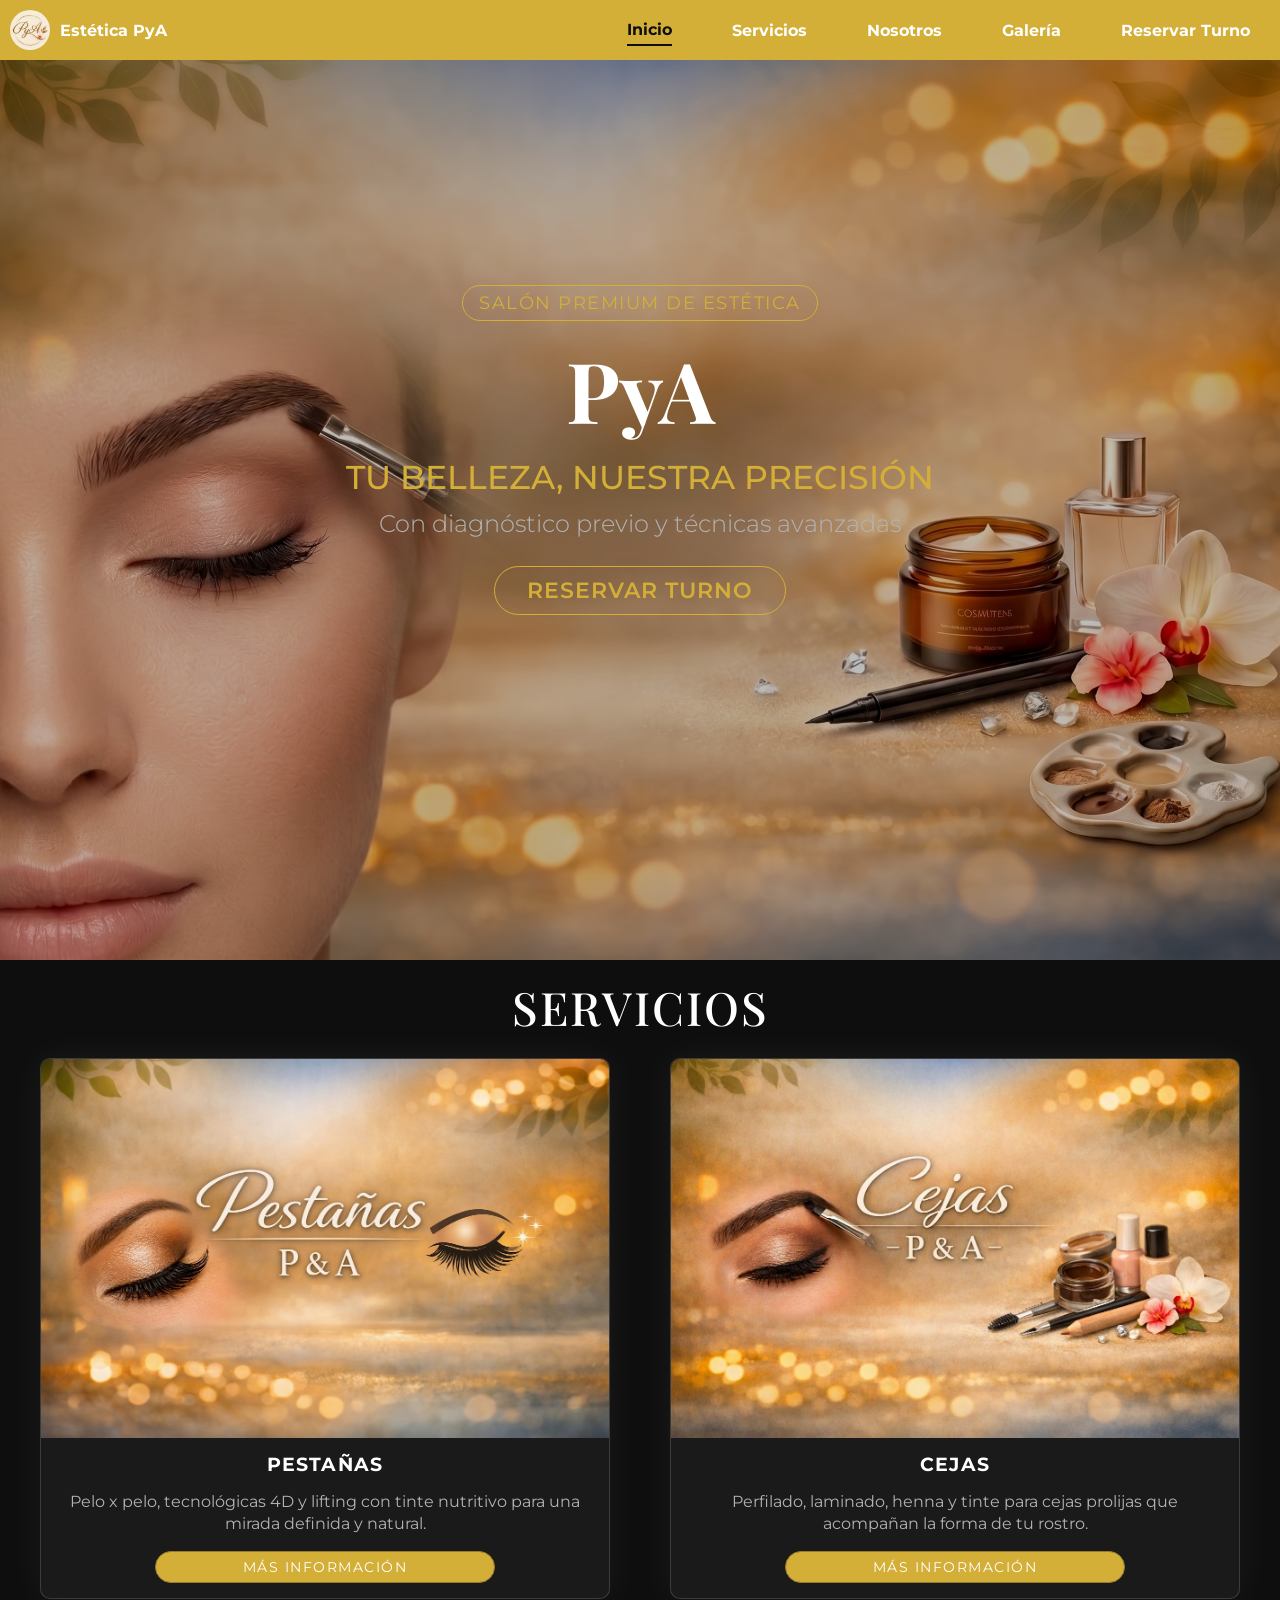
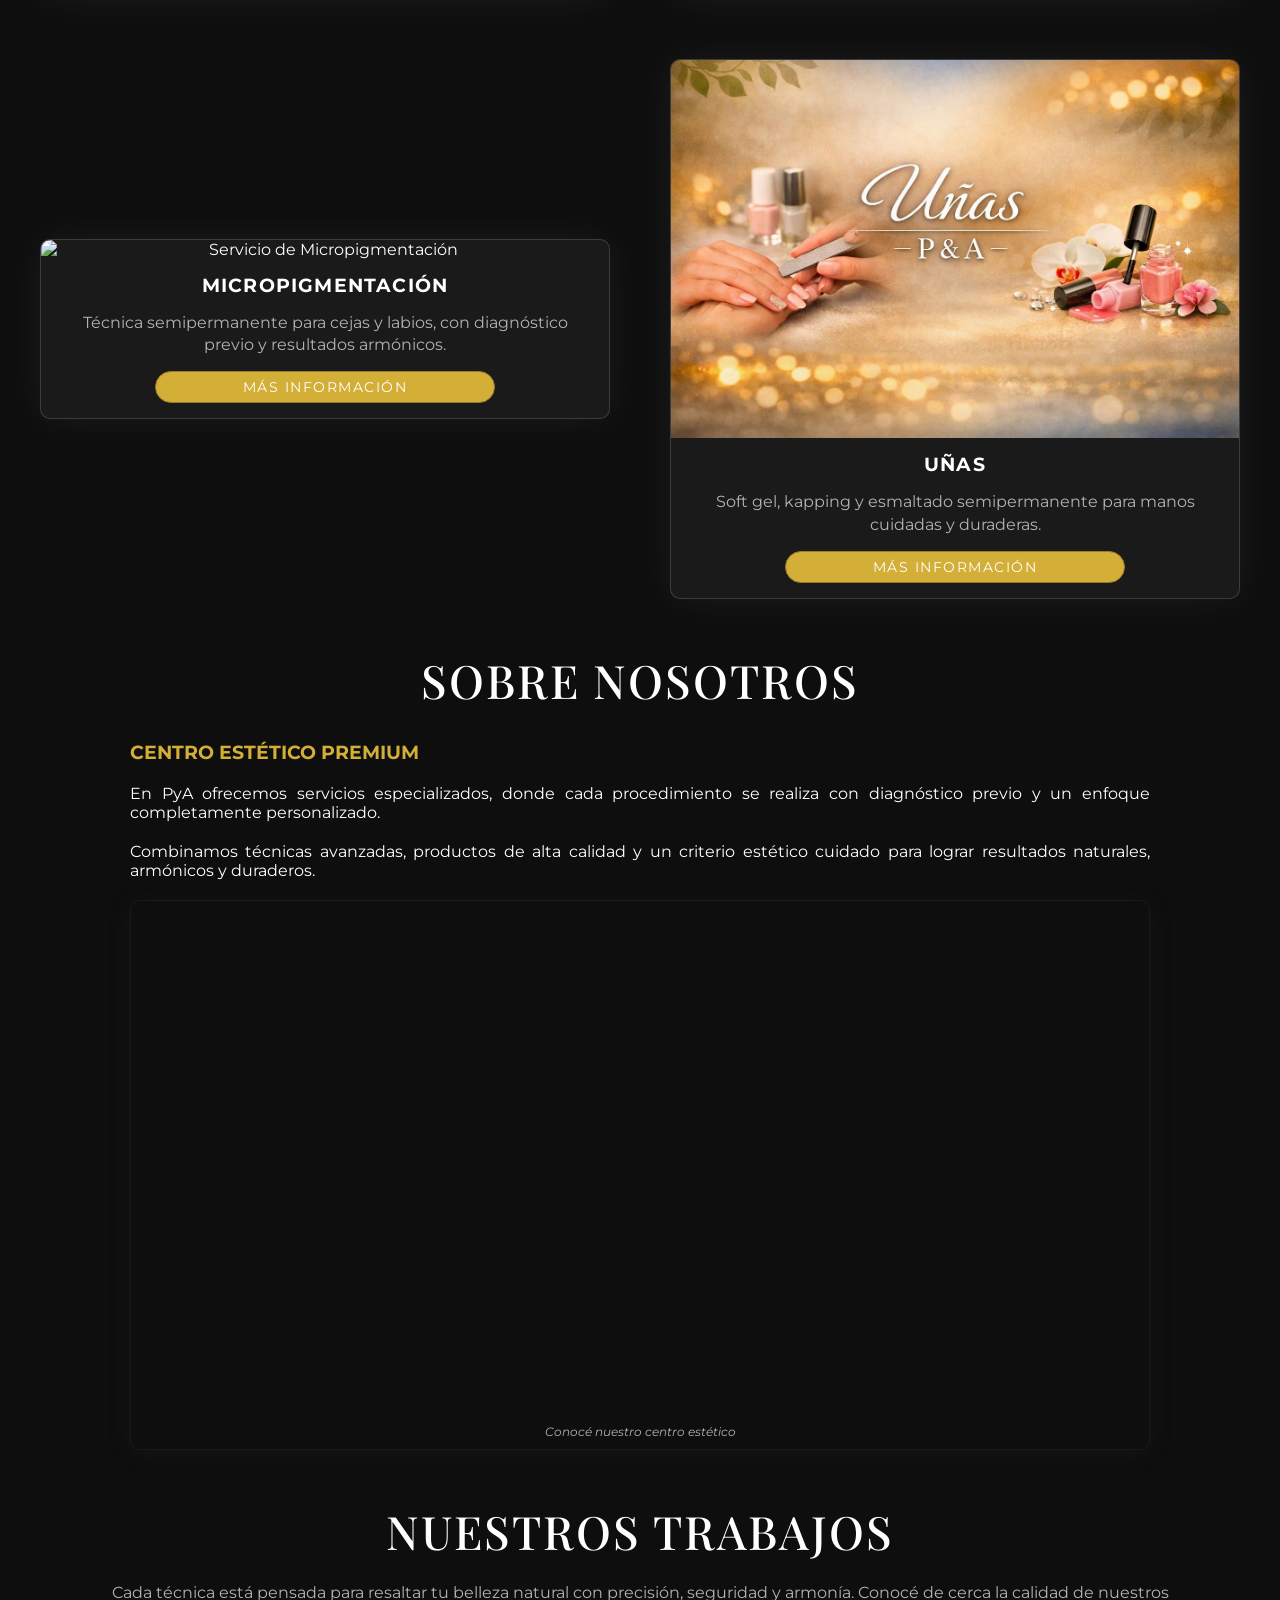
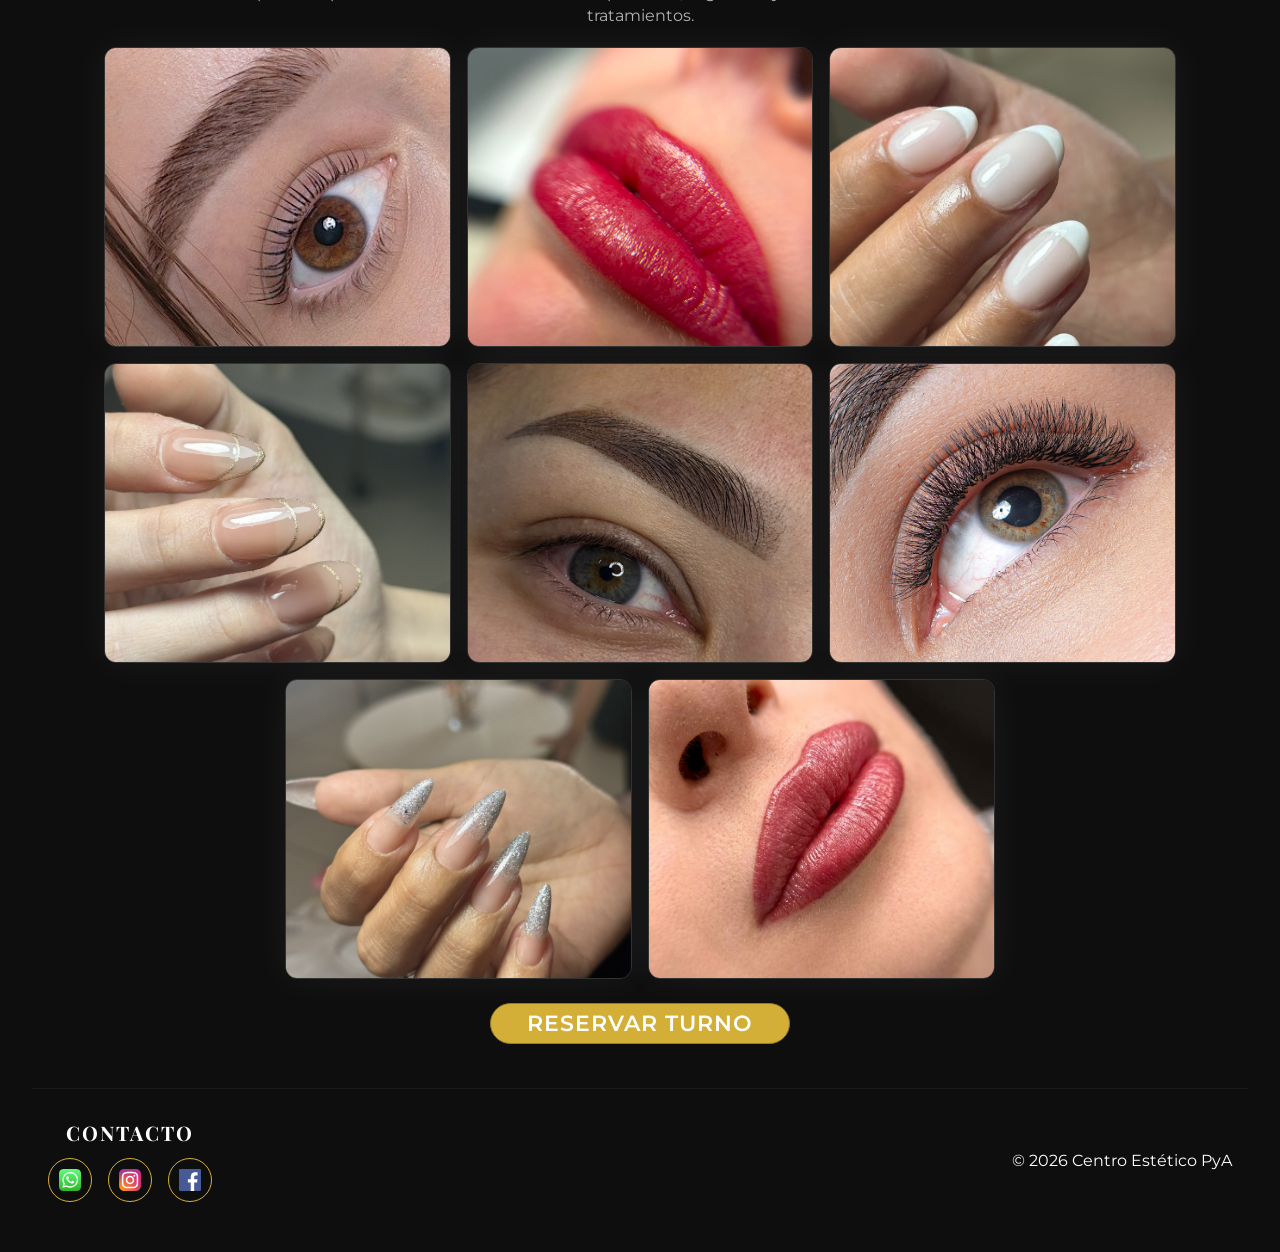
==== commit 919aed1f: "refactor: Cambia las imagenes png de los iconos a SVG" ====
--- a/index.html
+++ b/index.html
@@ -111,7 +111,7 @@
                 
             <div class="galeria-grid">
                 <article class="trabajo-item">
-                    <img src="assets/img/lifting_y_tinte_nutritivo_de_pestanas.png" alt="Lifting y tinte nutritivo de pestañas"">
+                    <img src="assets/img/lifting_y_tinte_nutritivo_de_pestanas.png" alt="Lifting y tinte nutritivo de pestañas">
                 </article>
                 <article class="trabajo-item">
                     <img src="assets/img/micropigmentacion_labios.png" alt="Micropigmentación de labios">
@@ -145,11 +145,11 @@
         <section id="contacto" class="footer-contacto">
             <h2>Contacto</h2>
             <ul class="redes">
-                <li><a href="https://wa.me/5493515567914" target="_blank" aria-label="WhatsApp"><img src="assets/img/whatsapp.png" alt="WhatsApp"></a></li>
+                <li><a href="https://wa.me/5493515567914" target="_blank" aria-label="WhatsApp"><img src="assets/img/whatsapp.svg" alt="WhatsApp"></a></li>
 
-                <li><a href="https://www.instagram.com/" target="_blank" aria-label="Instagram"><img src="assets/img/instagram.png" alt="Instagram"></a></li>
+                <li><a href="https://www.instagram.com/" target="_blank" aria-label="Instagram"><img src="assets/img/instagram.svg" alt="Instagram"></a></li>
 
-                <li><a href="https://www.facebook.com/?locale=es_LA" target="_blank" aria-label="Facebook"><img src="assets/img/facebook.png" alt="Facebook"></a></li>
+                <li><a href="https://www.facebook.com/?locale=es_LA" target="_blank" aria-label="Facebook"><img src="assets/img/facebook.svg" alt="Facebook"></a></li>
             </ul>
         </section>
         <p>© 2026 Centro Estético PyA</p>
--- a/css/styles.css
+++ b/css/styles.css
@@ -477,15 +477,17 @@
     }
 
     .contenedor-cards {
-        display: grid;
-        grid-template-columns: repeat(2, 1fr);
+        display: flex;
+        flex-direction: row;
+        flex-wrap: wrap;
+        justify-content: center;
         max-width: 1200px;
         margin: 0 auto;
         gap: 60px;
     }
 
     .card-servicio {
-        width: 100%;
+        flex: 1 1 calc(50% - 30px);
         transition: all 0.3s ease;
     }
 
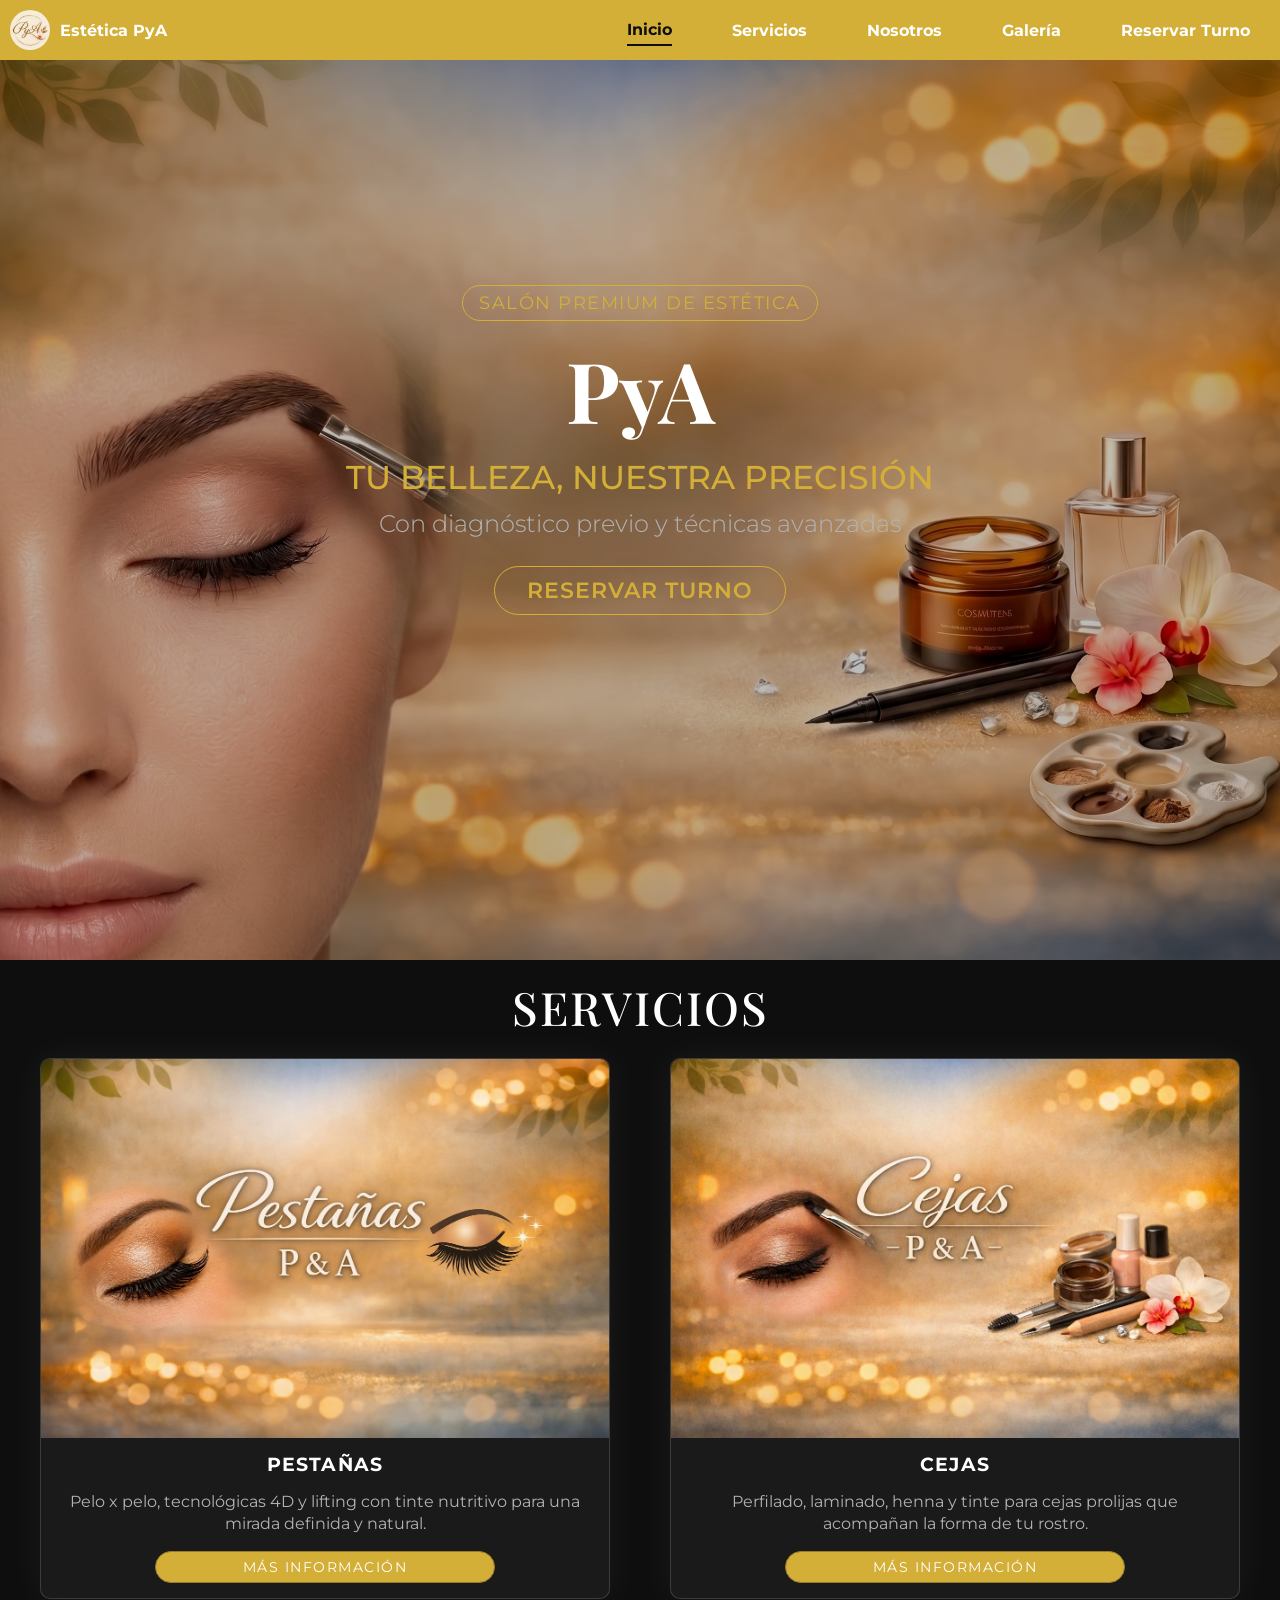
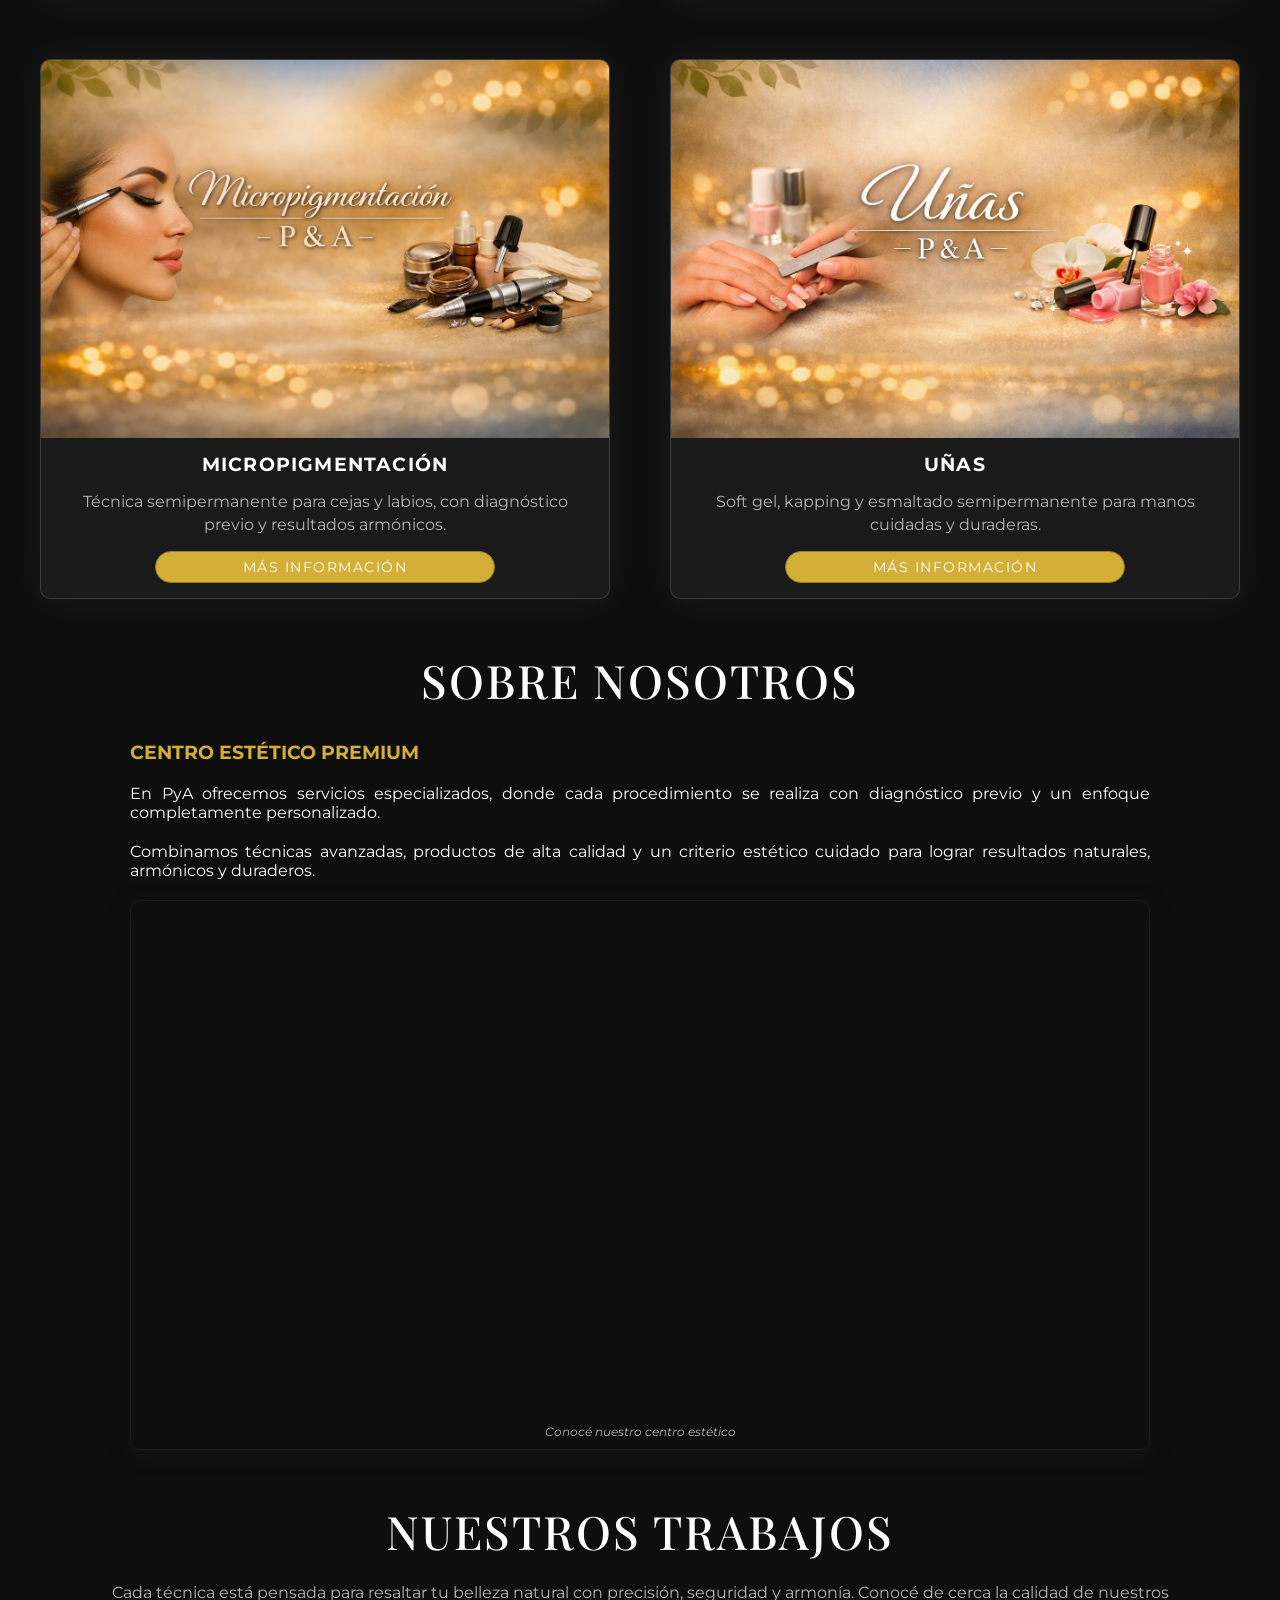
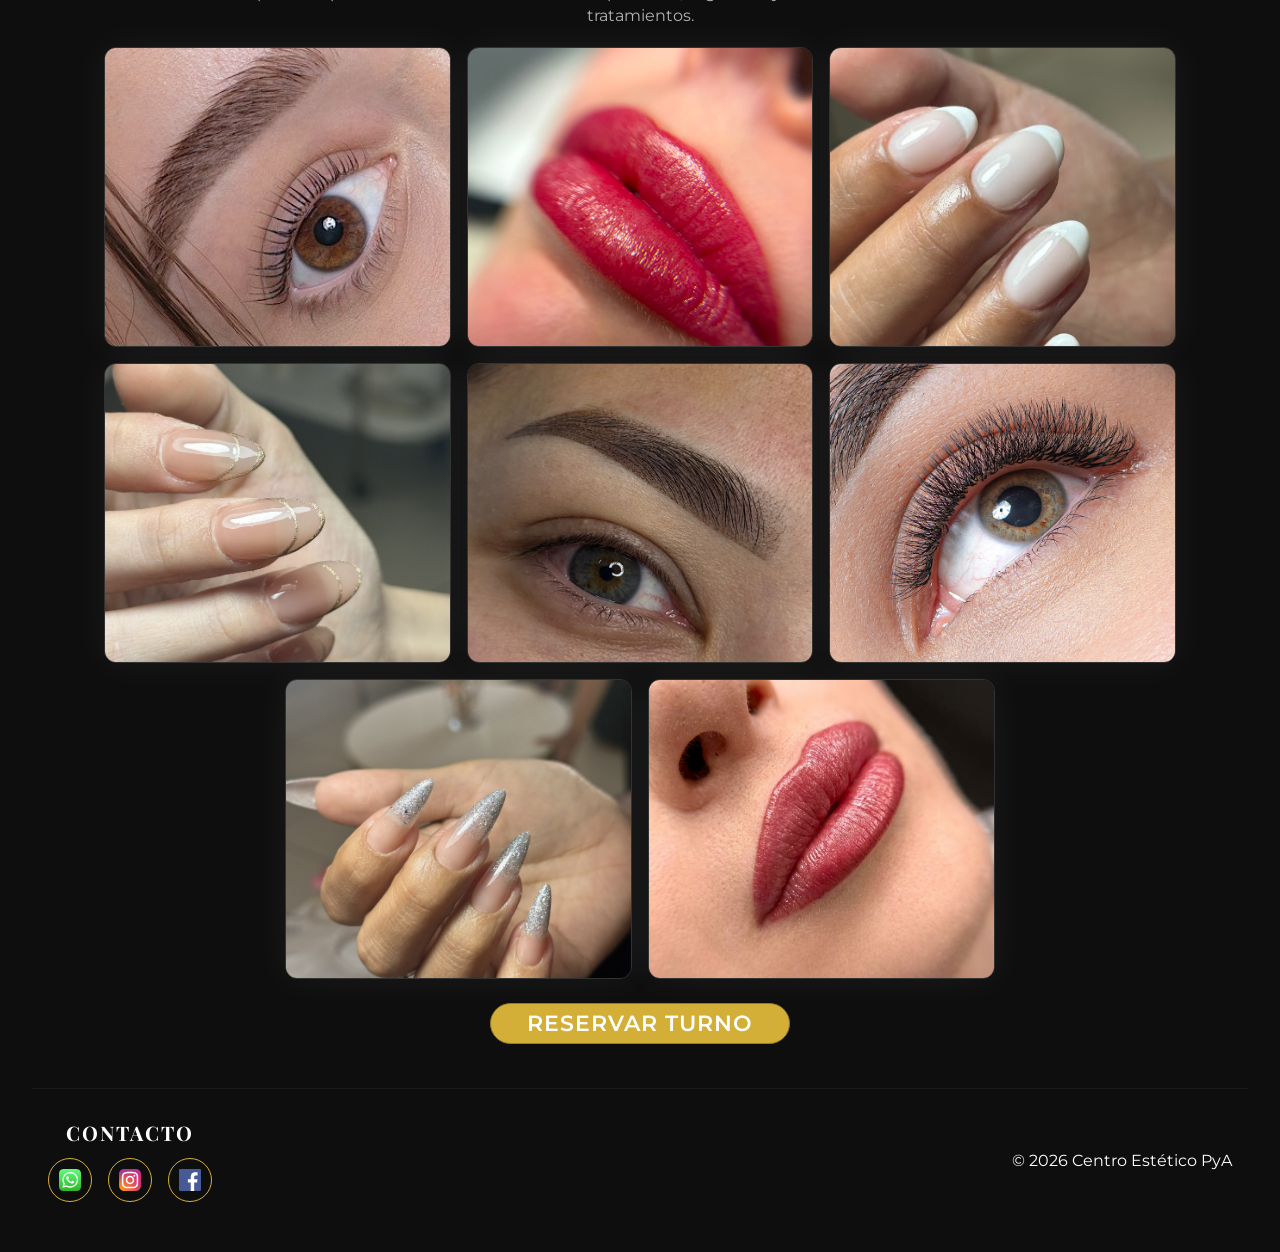
==== commit c8f2a07d: "small changes" ====
--- a/index.html
+++ b/index.html
@@ -67,7 +67,7 @@
                     <a href="cejas.html" class="btn-servicio">Más información</a>
                 </article>
                 <article class="card-servicio">
-                    <img src="assets/img/micropigmentacion.png" alt="Servicio de Micropigmentación">
+                    <img src="assets/img/Micropigmentacion.png" alt="Servicio de Micropigmentación">
                     <h3>Micropigmentación</h3>
                     <p>Técnica semipermanente para cejas y labios, con diagnóstico previo y resultados armónicos.</p>
                     <a href="micropigmentacion.html" class="btn-servicio">Más información</a>
